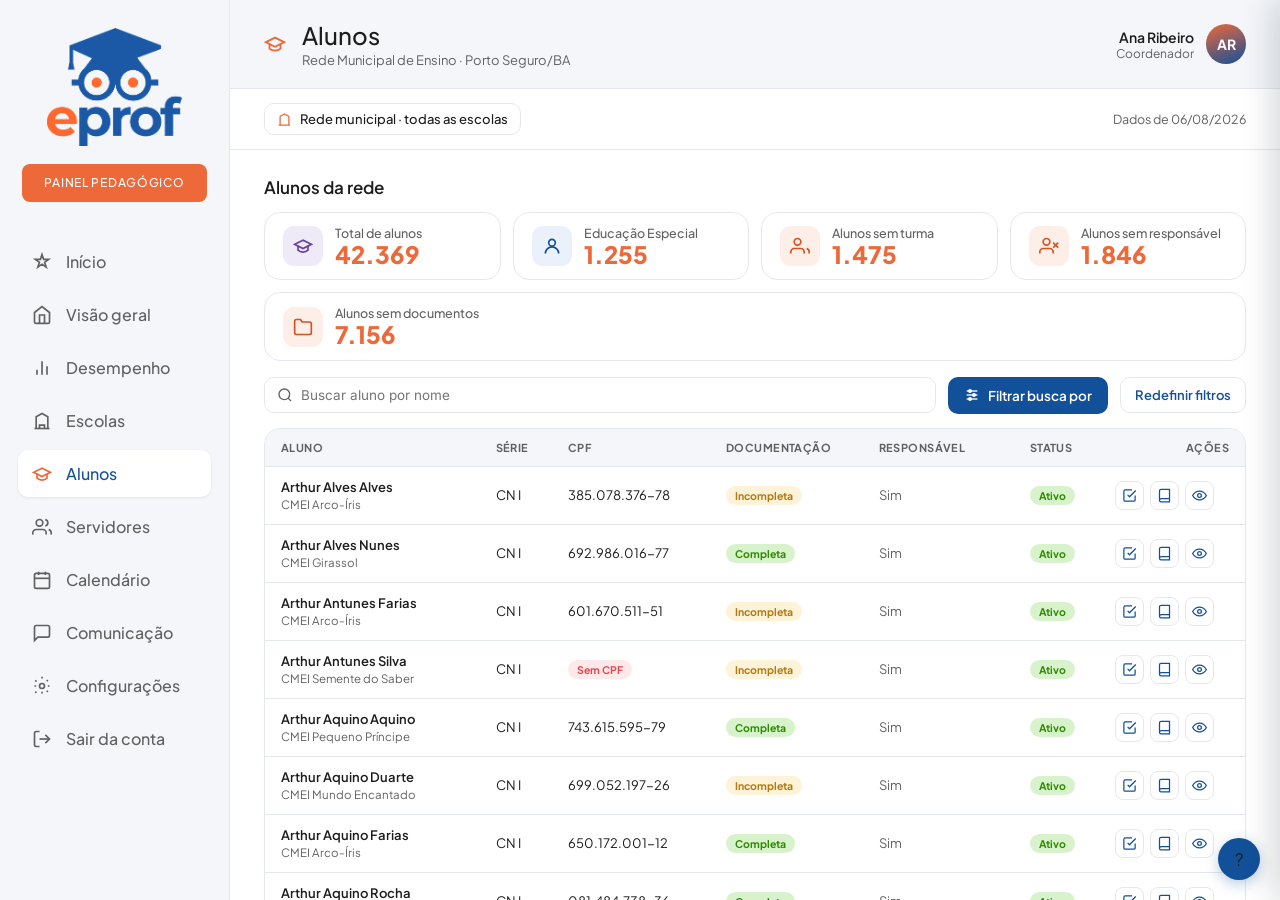
==== alunos.html @ 7f6738d7 "Notas: filtro de bimestre (1º a 4º) com notas próprias por bimestre Co-Authored-By: Claude Opus 4.8 " ====
<!DOCTYPE html>
<html lang="pt-BR">
<head>
  <meta charset="UTF-8" />
  <meta name="viewport" content="width=device-width, initial-scale=1.0" />
  <title>Painel Pedagógico — Alunos</title>
  <style>
    * { box-sizing: border-box; margin: 0; padding: 0; }
    body { font-family: 'Segoe UI', Arial, sans-serif; background: #f5f6fa; display: flex; height: 100vh; overflow: hidden; font-size: 13px; color: #333; }
    .sidebar { display: flex; flex-direction: column; }
    .sidebar-logo { display: flex; align-items: center; gap: 8px; }
    .logo-img { width: 104px; height: auto; display: block; }
    .nav { flex: 1 1 auto; }
    .nav-item { display: flex; align-items: center; gap: 10px; cursor: pointer; transition: background .15s; text-decoration: none; }
    .nav-item svg { width: 16px; height: 16px; flex-shrink: 0; }
    .logout { display: flex; align-items: center; gap: 8px; cursor: pointer; }
    .logout svg { width: 16px; height: 16px; }
    .main { flex: 1; display: flex; flex-direction: column; overflow: hidden; }
    .topbar { display: flex; align-items: center; justify-content: space-between; }
    .topbar-left { display: flex; align-items: center; gap: 10px; }
    .topbar-right { display: flex; align-items: center; gap: 10px; }
    .avatar { width: 36px; height: 36px; border-radius: 50%; display: flex; align-items: center; justify-content: center; color: #fff; font-weight: 700; font-size: 12px; }
    .user-info { text-align: right; }
    .cal-header { display: flex; align-items: center; justify-content: space-between; gap: 16px; flex-wrap: wrap; }
    .ctx-pill { display: inline-flex; align-items: center; gap: 8px; background: var(--branco); border: 1px solid var(--borda); border-radius: 10px; padding: 7px 12px; font-family: var(--font-display); font-size: 13px; font-weight: 500; color: var(--texto); }
    .ctx-pill svg { width: 15px; height: 15px; color: var(--laranja); }
    .stamp { font-size: 12.5px; color: var(--texto-suave); }
    .view-wrap { flex: 1; overflow-y: auto; overflow-x: hidden; background: var(--branco); }
    .content { padding: 26px 34px 40px; }
    .section-title { font-family: var(--font-display); font-weight: 600; font-size: 17px; color: var(--texto); }
    .section-hint { font-size: 12.5px; color: var(--texto-suave); font-weight: 400; }

    /* Quantitativos */
    .al-kpis { display: flex; gap: 12px; flex-wrap: wrap; margin: 2px 0 16px; }
    .al-kpi { display: flex; align-items: center; gap: 12px; background: var(--branco); border: 1px solid var(--borda); border-radius: var(--raio); padding: 12px 18px; min-width: 200px; flex: 1; cursor: pointer; transition: border-color .15s, box-shadow .15s; }
    .al-kpi:hover { border-color: var(--azul); box-shadow: 0 4px 14px rgba(18,80,154,.12); }
    .al-kpi-ic { width: 40px; height: 40px; border-radius: 11px; display: flex; align-items: center; justify-content: center; flex-shrink: 0; }
    .al-kpi-ic svg { width: 20px; height: 20px; }
    .al-kpi-lbl { font-family: var(--font-display); font-size: 12.5px; font-weight: 500; color: var(--texto-suave); }
    .al-kpi-val { font-family: var(--font-display); font-weight: 800; font-size: 24px; color: var(--laranja); line-height: 1.1; }

    /* Botão que abre o painel de filtros */
    .flt-toggle { display: inline-flex; align-items: center; gap: 8px; background: var(--azul); color: #fff; border: none; border-radius: 10px; padding: 10px 16px; font-family: var(--font-display); font-size: 13.5px; font-weight: 600; cursor: pointer; white-space: nowrap; }
    .flt-toggle:hover { background: var(--azul-escuro); }
    .flt-toggle.on { background: var(--azul-escuro); box-shadow: inset 0 0 0 2px rgba(255,255,255,.25); }
    .flt-toggle svg { width: 16px; height: 16px; }
    .flt-count { background: #fff; color: var(--azul); border-radius: 20px; font-size: 11px; font-weight: 800; padding: 1px 7px; line-height: 1.5; }
    .flt-count[hidden] { display: none; }

    /* Painel flutuante de filtros (altura pelo conteúdo, não ocupa a tela toda) */
    .flt-panel { position: absolute; right: 0; top: calc(100% + 8px); width: 440px; max-width: 94vw; background: var(--branco); border: 1px solid var(--borda); border-radius: var(--raio); box-shadow: 0 20px 50px rgba(15,23,32,.22); z-index: 50; display: flex; flex-direction: column; max-height: 74vh; }
    .flt-panel[hidden] { display: none; }
    .flt-panel-head { display: flex; align-items: center; justify-content: space-between; padding: 15px 18px; border-bottom: 1px solid var(--borda); }
    .flt-panel-title { display: flex; align-items: center; gap: 9px; font-family: var(--font-display); font-weight: 700; font-size: 15px; color: var(--texto); }
    .flt-panel-title svg { width: 18px; height: 18px; color: var(--laranja); }
    .flt-x { border: none; background: none; cursor: pointer; color: var(--texto-suave); padding: 4px; display: flex; }
    .flt-x svg { width: 18px; height: 18px; }
    .flt-x:hover { color: var(--texto); }
    .flt-panel-body { padding: 16px 18px; overflow-y: auto; display: flex; flex-direction: column; gap: 10px; }
    .flt { display: grid; grid-template-columns: 150px 1fr; gap: 10px; align-items: center; }
    @media (max-width: 480px){ .flt { grid-template-columns: 1fr; gap: 5px; } }
    .flt-lbl { display: flex; align-items: center; gap: 8px; font-family: var(--font-display); font-size: 13px; font-weight: 700; color: var(--laranja-escuro); border: 1px solid var(--laranja); border-radius: 12px; padding: 10px 12px; background: var(--branco); }
    .flt-lbl svg { width: 15px; height: 15px; flex-shrink: 0; }
    .flt select { width: 100%; border: 1px solid var(--borda); border-radius: 12px; padding: 10px 12px; font-family: var(--font-body); font-size: 13px; color: var(--texto); background: var(--branco); outline: none; cursor: pointer; }
    .flt select:focus { border-color: var(--azul); box-shadow: 0 0 0 3px rgba(18,80,154,.10); }
    .flt-panel-foot { display: flex; gap: 10px; padding: 14px 18px; border-top: 1px solid var(--borda); background: var(--bg); }
    .btn-fechar { flex: 1; background: var(--azul); color: #fff; border: none; border-radius: 10px; padding: 11px; font-family: var(--font-display); font-weight: 600; font-size: 14px; cursor: pointer; }
    .btn-fechar:hover { background: var(--azul-escuro); }
    .btn-redef2 { flex: 1; background: var(--branco); color: var(--texto); border: 1px solid var(--borda); border-radius: 10px; padding: 11px; font-family: var(--font-display); font-weight: 600; font-size: 14px; cursor: pointer; }
    .btn-redef2:hover { border-color: var(--azul); color: var(--azul); }

    .al-toolbar { display: flex; align-items: center; gap: 12px; margin-bottom: 14px; flex-wrap: wrap; }
    .search { display: inline-flex; align-items: center; gap: 8px; border: 1px solid var(--borda); border-radius: 10px; padding: 9px 12px; background: var(--branco); flex: 1; min-width: 240px; }
    .search svg { width: 16px; height: 16px; color: var(--texto-suave); flex-shrink: 0; }
    .search input { border: none; outline: none; font-family: var(--font-body); font-size: 13.5px; color: var(--texto); width: 100%; background: transparent; }
    .btn-redef { border: 1px solid var(--borda); background: var(--branco); border-radius: 10px; padding: 9px 14px; font-family: var(--font-display); font-size: 13px; font-weight: 600; color: var(--azul); cursor: pointer; }
    .btn-redef:hover { border-color: var(--azul); background: var(--azul-claro); }

    .tbl-wrap { border: 1px solid var(--borda); border-radius: var(--raio); overflow: hidden; }
    table.tbl { width: 100%; border-collapse: collapse; }
    .tbl thead th { text-align: left; font-family: var(--font-display); font-size: 11px; font-weight: 700; text-transform: uppercase; letter-spacing: .04em; color: var(--texto-suave); background: var(--bg); padding: 12px 16px; border-bottom: 1px solid var(--borda); white-space: nowrap; }
    .tbl tbody td { padding: 12px 16px; border-bottom: 1px solid var(--borda); font-size: 13px; color: var(--texto); vertical-align: middle; }
    .tbl tbody tr:last-child td { border-bottom: none; }
    .tbl tbody tr:hover { background: #FAFBFD; }
    .al-nome { font-family: var(--font-display); font-weight: 600; color: var(--texto); }
    .al-esc { font-size: 11.5px; color: var(--texto-suave); margin-top: 2px; }
    .muted { color: var(--texto-suave); }
    .tag { display: inline-block; font-family: var(--font-display); font-size: 10.5px; font-weight: 700; border-radius: 20px; padding: 3px 9px; white-space: nowrap; }
    .t-ativo { background: var(--verde-bg); color: #2E8B00; }
    .t-transf { background: var(--azul-claro); color: var(--azul-escuro); }
    .t-evad { background: #FDE9E9; color: var(--vermelho); }
    .t-reman { background: #FDF3D9; color: var(--ambar-escuro); }
    .t-comp { background: var(--verde-bg); color: #2E8B00; }
    .t-incomp { background: #FDF3D9; color: var(--ambar-escuro); }
    .t-no { background: #FDE9E9; color: var(--vermelho); }
    .t-yes { background: var(--verde-bg); color: #2E8B00; }

    .pager { display: flex; align-items: center; justify-content: space-between; gap: 12px; margin-top: 14px; flex-wrap: wrap; }
    .pager-info { font-size: 12.5px; color: var(--texto-suave); }
    .pager-ctrls { display: flex; align-items: center; gap: 8px; }
    .pg-btn { border: 1px solid var(--borda); background: var(--branco); border-radius: 8px; padding: 7px 12px; font-family: var(--font-display); font-size: 13px; font-weight: 600; color: var(--texto); cursor: pointer; display: inline-flex; align-items: center; gap: 6px; }
    .pg-btn:hover:not(:disabled) { border-color: var(--azul); color: var(--azul); }
    .pg-btn:disabled { opacity: .45; cursor: default; }
    .pg-btn svg { width: 14px; height: 14px; }
    .pg-pos { font-family: var(--font-display); font-size: 13px; font-weight: 600; color: var(--texto); }
    .empty { text-align: center; color: var(--texto-suave); padding: 40px; }

    .help-btn { position: fixed; bottom: 20px; right: 20px; width: 36px; height: 36px; border-radius: 50%; display: flex; align-items: center; justify-content: center; cursor: pointer; }
    ::-webkit-scrollbar { width: 8px; height: 8px; }
  </style>
  <link rel="stylesheet" href="theme.css" />
</head>
<body>

<aside class="sidebar">
  <div class="sidebar-logo">
    <img src="logo.png" alt="Rede Municipal" class="logo-img" />
    <span class="portal-tag">Painel Pedagógico</span>
  </div>
  <nav class="nav">
    <a href="inicio2.html" class="nav-item"><svg viewBox="0 0 24 24" fill="none" stroke="currentColor" stroke-width="2"><path d="M12 3l1.9 5.8H20l-4.9 3.6 1.9 5.8L12 14.6 7 18.2l1.9-5.8L4 8.8h6.1z"/></svg> Início</a>
    <a href="index.html" class="nav-item"><svg viewBox="0 0 24 24" fill="none" stroke="currentColor" stroke-width="2"><path d="M3 9l9-7 9 7v11a2 2 0 01-2 2H5a2 2 0 01-2-2z"/><polyline points="9 22 9 12 15 12 15 22"/></svg> Visão geral</a>
    <a href="indices.html" class="nav-item"><svg viewBox="0 0 24 24" fill="none" stroke="currentColor" stroke-width="2"><line x1="18" y1="20" x2="18" y2="10"/><line x1="12" y1="20" x2="12" y2="4"/><line x1="6" y1="20" x2="6" y2="14"/></svg> Desempenho</a>
    <a href="turmas.html" class="nav-item"><svg viewBox="0 0 24 24" fill="none" stroke="currentColor" stroke-width="2"><path d="M3 21h18"/><path d="M5 21V7l7-4 7 4v14"/><path d="M9 21v-4h6v4"/><path d="M9 10h.01M15 10h.01"/></svg> Escolas</a>
    <a href="alunos.html" class="nav-item active"><svg viewBox="0 0 24 24" fill="none" stroke="currentColor" stroke-width="2"><path d="M22 10L12 5 2 10l10 5 10-5z"/><path d="M6 12v5c3 3 9 3 12 0v-5"/></svg> Alunos</a>
    <a href="horario.html" class="nav-item"><svg viewBox="0 0 24 24" fill="none" stroke="currentColor" stroke-width="2"><path d="M17 21v-2a4 4 0 00-4-4H5a4 4 0 00-4 4v2"/><circle cx="9" cy="7" r="4"/><path d="M23 21v-2a4 4 0 00-3-3.87"/><path d="M16 3.13a4 4 0 010 7.75"/></svg> Servidores</a>
    <a href="calendario.html" class="nav-item"><svg viewBox="0 0 24 24" fill="none" stroke="currentColor" stroke-width="2"><rect x="3" y="4" width="18" height="18" rx="2"/><line x1="16" y1="2" x2="16" y2="6"/><line x1="8" y1="2" x2="8" y2="6"/><line x1="3" y1="10" x2="21" y2="10"/></svg> Calendário</a>
    <a href="comunicacao.html" class="nav-item"><svg viewBox="0 0 24 24" fill="none" stroke="currentColor" stroke-width="2"><path d="M21 15a2 2 0 01-2 2H7l-4 4V5a2 2 0 012-2h14a2 2 0 012 2z"/></svg> Comunicação</a>
    <div class="nav-item"><svg viewBox="0 0 24 24" fill="none" stroke="currentColor" stroke-width="2"><circle cx="12" cy="12" r="3"/><path d="M19.07 4.93l-1.41 1.41M5.34 5.34L3.93 6.75M21 12h-2M5 12H3M19.07 19.07l-1.41-1.41M5.34 18.66l-1.41 1.41M12 19v2M12 3V1"/></svg> Configurações</div>
  </nav>
  <div class="sidebar-bottom">
    <div class="logout"><svg viewBox="0 0 24 24" fill="none" stroke="currentColor" stroke-width="2"><path d="M9 21H5a2 2 0 01-2-2V5a2 2 0 012-2h4"/><polyline points="16 17 21 12 16 7"/><line x1="21" y1="12" x2="9" y2="12"/></svg> Sair da conta</div>
  </div>
</aside>

<div class="main">
  <div class="topbar">
    <div class="topbar-left">
      <svg class="page-icon" width="22" height="22" viewBox="0 0 24 24" fill="none" stroke="#f26522" stroke-width="2"><path d="M22 10L12 5 2 10l10 5 10-5z"/><path d="M6 12v5c3 3 9 3 12 0v-5"/></svg>
      <div><div class="topbar-title">Alunos</div><div class="topbar-sub">Rede Municipal de Ensino · Porto Seguro/BA</div></div>
    </div>
    <div class="topbar-right">
      <div class="user-info"><div class="user-name">Ana Ribeiro</div><div class="user-role">Secretaria de Educação</div></div>
      <div class="avatar">AR</div>
    </div>
  </div>

  <div class="cal-header">
    <span class="ctx-pill"><svg viewBox="0 0 24 24" fill="none" stroke="currentColor" stroke-width="2"><path d="M3 21h18"/><path d="M5 21V7l7-4 7 4v14"/></svg> <span class="js-escopo">Rede municipal · todas as escolas</span></span>
    <span class="stamp">Dados de 06/08/2026</span>
  </div>

  <div class="view-wrap">
    <div class="content">
      <div class="section-title" style="margin-bottom:14px;">Alunos da rede</div>

      <div class="al-kpis">
        <div class="al-kpi" onclick="quick('total')"><div class="al-kpi-ic" style="background:#EFEAF7;color:#6B3FA0;"><svg viewBox="0 0 24 24" fill="none" stroke="currentColor" stroke-width="2"><path d="M22 10L12 5 2 10l10 5 10-5z"/><path d="M6 12v5c3 3 9 3 12 0v-5"/></svg></div><div><div class="al-kpi-lbl">Total de alunos</div><div class="al-kpi-val" id="kTotalAl">—</div></div></div>
        <div class="al-kpi" onclick="quick('ee')"><div class="al-kpi-ic" style="background:var(--azul-claro);color:var(--azul);"><svg viewBox="0 0 24 24" fill="none" stroke="currentColor" stroke-width="2"><circle cx="12" cy="8" r="4"/><path d="M4 21a8 8 0 0116 0"/></svg></div><div><div class="al-kpi-lbl">Educação Especial</div><div class="al-kpi-val" id="kEE">—</div></div></div>
        <div class="al-kpi" onclick="quick('semTurma')"><div class="al-kpi-ic" style="background:var(--laranja-bg);color:var(--laranja-escuro);"><svg viewBox="0 0 24 24" fill="none" stroke="currentColor" stroke-width="2"><path d="M17 21v-2a4 4 0 00-4-4H5a4 4 0 00-4 4v2"/><circle cx="9" cy="7" r="4"/><path d="M23 21v-2a4 4 0 00-3-3.87"/></svg></div><div><div class="al-kpi-lbl">Alunos sem turma</div><div class="al-kpi-val" id="kSemTurma">—</div></div></div>
        <div class="al-kpi" onclick="quick('semResp')"><div class="al-kpi-ic" style="background:var(--laranja-bg);color:var(--laranja-escuro);"><svg viewBox="0 0 24 24" fill="none" stroke="currentColor" stroke-width="2"><path d="M17 21v-2a4 4 0 00-4-4H5a4 4 0 00-4 4v2"/><circle cx="9" cy="7" r="4"/><line x1="17" y1="8" x2="23" y2="14"/><line x1="23" y1="8" x2="17" y2="14"/></svg></div><div><div class="al-kpi-lbl">Alunos sem responsável</div><div class="al-kpi-val" id="kSemResp">—</div></div></div>
        <div class="al-kpi" onclick="quick('semDoc')"><div class="al-kpi-ic" style="background:var(--laranja-bg);color:var(--laranja-escuro);"><svg viewBox="0 0 24 24" fill="none" stroke="currentColor" stroke-width="2"><path d="M22 19a2 2 0 01-2 2H4a2 2 0 01-2-2V5a2 2 0 012-2h5l2 3h9a2 2 0 012 2z"/></svg></div><div><div class="al-kpi-lbl">Alunos sem documentos</div><div class="al-kpi-val" id="kSemDoc">—</div></div></div>
      </div>

      <div class="al-toolbar" style="position:relative;">
        <label class="search"><svg viewBox="0 0 24 24" fill="none" stroke="currentColor" stroke-width="2"><circle cx="11" cy="11" r="8"/><line x1="21" y1="21" x2="16.65" y2="16.65"/></svg>
          <input type="text" id="busca" placeholder="Buscar aluno por nome" oninput="aplicar()" autocomplete="off" /></label>
        <button class="flt-toggle" id="fltToggle" onclick="toggleFiltros()"><svg viewBox="0 0 24 24" fill="none" stroke="currentColor" stroke-width="2"><line x1="4" y1="6" x2="20" y2="6"/><line x1="4" y1="12" x2="20" y2="12"/><line x1="4" y1="18" x2="20" y2="18"/><circle cx="9" cy="6" r="2" fill="currentColor"/><circle cx="15" cy="12" r="2" fill="currentColor"/><circle cx="9" cy="18" r="2" fill="currentColor"/></svg> Filtrar busca por <span class="flt-count" id="fltCount" hidden></span></button>
        <button class="btn-redef" onclick="redefinir()">Redefinir filtros</button>

        <div class="flt-panel" id="fltPanel" hidden>
          <div class="flt-panel-head">
            <span class="flt-panel-title"><svg viewBox="0 0 24 24" fill="none" stroke="currentColor" stroke-width="2"><line x1="4" y1="6" x2="20" y2="6"/><line x1="4" y1="12" x2="20" y2="12"/><line x1="4" y1="18" x2="20" y2="18"/><circle cx="9" cy="6" r="2" fill="currentColor"/><circle cx="15" cy="12" r="2" fill="currentColor"/><circle cx="9" cy="18" r="2" fill="currentColor"/></svg> Filtrar busca por</span>
            <button class="flt-x" onclick="toggleFiltros()" aria-label="Fechar"><svg viewBox="0 0 24 24" fill="none" stroke="currentColor" stroke-width="2"><line x1="18" y1="6" x2="6" y2="18"/><line x1="6" y1="6" x2="18" y2="18"/></svg></button>
          </div>
          <div class="flt-panel-body" id="fltGrid"></div>
          <div class="flt-panel-foot">
            <button class="btn-fechar" onclick="toggleFiltros()">Fechar</button>
            <button class="btn-redef2" onclick="redefinir()">Redefinir</button>
          </div>
        </div>
      </div>

      <div class="tbl-wrap">
        <table class="tbl">
          <thead><tr>
            <th>Aluno</th><th>Série</th><th>CPF</th><th>Documentação</th><th>Responsável</th><th>Status</th><th style="text-align:right">Ações</th>
          </tr></thead>
          <tbody id="alBody"></tbody>
        </table>
      </div>

      <div class="pager">
        <span class="pager-info" id="pagerInfo"></span>
        <div class="pager-ctrls">
          <button class="pg-btn" id="btnPrev" onclick="irPagina(-1)"><svg viewBox="0 0 24 24" fill="none" stroke="currentColor" stroke-width="2"><polyline points="15 18 9 12 15 6"/></svg> Anterior</button>
          <span class="pg-pos" id="pgPos"></span>
          <button class="pg-btn" id="btnNext" onclick="irPagina(1)">Próxima <svg viewBox="0 0 24 24" fill="none" stroke="currentColor" stroke-width="2"><polyline points="9 18 15 12 9 6"/></svg></button>
        </div>
      </div>
    </div>
  </div>
</div>

<div class="help-btn">?</div>

<script src="perfil.js"></script>
<script>
const fmt = n => (n==null ? '—' : n.toLocaleString('pt-BR'));
const svgP = (p,c=14) => `<svg viewBox="0 0 24 24" width="${c}" height="${c}" fill="none" stroke="currentColor" stroke-width="2">${p}</svg>`;
function seedFrom(str){ let h=0; for(let i=0;i<str.length;i++) h=(h*31+str.charCodeAt(i))>>>0; return h; }
function gerarCPF(h){ let x=h>>>0; const dig=()=>{ x=(x*1103515245+12345)>>>0; return Math.floor((x/65536)%10); }; const n=Array.from({length:11},dig); return `${n.slice(0,3).join('')}.${n.slice(3,6).join('')}.${n.slice(6,9).join('')}-${n.slice(9).join('')}`; }

const NOMES_AL = ['Lucas','Mariana','Pedro','Beatriz','Gabriel','Letícia','Rafael','Júlia','Enzo','Sofia','Matheus','Helena','Davi','Valentina','Miguel','Laura','Arthur','Alice','Théo','Cecília','Heitor','Isabela','Gustavo','Lorena','Bernardo','Manuela','Nicolas','Lívia','Samuel','Yasmin'];
const SOBR_AL = ['Silva','Souza','Oliveira','Santos','Rocha','Fontes','Melo','Prado','Nunes','Alves','Farias','Menezes','Ribeiro','Gomes','Antunes','Castro','Duarte','Teles','Aquino','Andrade'];

/* ---- Geração de todos os alunos da rede (no escopo do perfil) ---- */
const REDE_ESC = (window.escolasEmEscopo ? escolasEmEscopo() : (window.REDE || []));
const ALUNOS = [];
(function(){
  const sIni = ['1º ano','2º ano','3º ano','4º ano','5º ano'];
  const sFin = ['6º ano','7º ano','8º ano','9º ano'];
  const sInf = ['CN I','CN II','Pré I','Pré II'];
  REDE_ESC.forEach(e=>{
    const cmei = e.cmei || /^CMEI/.test(e.nome) || /Creche/.test(e.etapas||'');
    const temFin = /Anos finais/.test(e.etapas||'');
    const temEJA = /EJA/.test(e.etapas||'');
    const turnos = cmei ? ['Integral'] : (temEJA ? ['Matutino','Vespertino','Noturno'] : ['Matutino','Vespertino']);
    const n = e.matriculas || e.alunos || 0;
    for(let i=0;i<n;i++){
      const h = seedFrom(e.inep+'al'+i);
      const nome = NOMES_AL[h % NOMES_AL.length] + ' ' + SOBR_AL[Math.floor(h/31) % SOBR_AL.length] + ' ' + SOBR_AL[Math.floor(h/907) % SOBR_AL.length];
      let serie, nivel;
      if(cmei){ serie = sInf[h % sInf.length]; nivel = 'Educação Infantil'; }
      else if(temEJA && h % 11 === 0){ serie = 'EJA'; nivel = 'EJA'; }
      else { const pool = temFin ? sIni.concat(sFin) : sIni; serie = pool[h % pool.length]; nivel = parseInt(serie) <= 5 ? 'Anos iniciais' : 'Anos finais'; }
      const turno = turnos[h % turnos.length];
      const semCpf = (h % 17 === 0);
      const semResp = (h % 23 === 0);
      const semTurma = (h % 29 === 0);
      const doc = (semCpf || semResp || h % 13 === 0) ? 'Incompleta' : 'Completa';
      const m = h % 40; const status = m === 0 ? 'Transferido' : m === 1 ? 'Evadido' : m === 2 ? 'Remanejado' : 'Ativo';
      const ee = (h % 33 === 0);
      ALUNOS.push({ nome, cpf: semCpf ? null : gerarCPF(h), escola: e.nome, nivel, serie, turno, status, doc, enturmado: !semTurma, resp: !semResp, ee });
    }
  });
})();

/* Ordena os alunos por série, da Educação Infantil (CN I) até o 9º ano */
const SERIE_ORDEM = ['CN I','CN II','Pré I','Pré II','1º ano','2º ano','3º ano','4º ano','5º ano','6º ano','7º ano','8º ano','9º ano','EJA'];
const serieRank = s => { const i = SERIE_ORDEM.indexOf(s); return i < 0 ? 999 : i; };
ALUNOS.sort((a,b)=> serieRank(a.serie) - serieRank(b.serie) || a.nome.localeCompare(b.nome));
ALUNOS.forEach((a,i)=>{ a._i = i; });
window.ALUNOS = ALUNOS;

/* ---- Filtros ---- */
const FILTROS = [
  { id:'nivel',  label:'Nível de ensino', campo:'nivel',  icon:'<path d="M22 10L12 5 2 10l10 5 10-5z"/><path d="M6 12v5c3 3 9 3 12 0v-5"/>',
    opts:['Educação Infantil','Anos iniciais','Anos finais','EJA'] },
  { id:'serie',  label:'Série ou ano', campo:'serie', icon:'<circle cx="12" cy="8" r="5"/><path d="M20 21a8 8 0 00-16 0"/>',
    opts:['CN I','CN II','Pré I','Pré II','1º ano','2º ano','3º ano','4º ano','5º ano','6º ano','7º ano','8º ano','9º ano','EJA'] },
  { id:'turno',  label:'Turno', campo:'turno', icon:'<circle cx="12" cy="12" r="5"/><line x1="12" y1="1" x2="12" y2="3"/><line x1="12" y1="21" x2="12" y2="23"/><line x1="4" y1="12" x2="2" y2="12"/><line x1="22" y1="12" x2="20" y2="12"/>',
    opts:['Matutino','Vespertino','Noturno','Integral'] },
  { id:'doc',    label:'Documentação', campo:'doc', icon:'<path d="M14 2H6a2 2 0 00-2 2v16a2 2 0 002 2h12a2 2 0 002-2V8z"/><polyline points="14 2 14 8 20 8"/>',
    opts:['Completa','Incompleta'] },
  { id:'status', label:'Status', campo:'status', icon:'<circle cx="12" cy="12" r="9" stroke-dasharray="4 3"/>',
    opts:['Ativo','Transferido','Evadido','Remanejado'] },
  { id:'entur',  label:'Enturmação', campo:'_entur', icon:'<path d="M17 21v-2a4 4 0 00-4-4H5a4 4 0 00-4 4v2"/><circle cx="9" cy="7" r="4"/><path d="M23 21v-2a4 4 0 00-3-3.87"/>',
    opts:['Enturmado','Sem turma'] },
  { id:'cpf',    label:'CPF', campo:'_cpf', icon:'<rect x="2" y="5" width="20" height="14" rx="2"/><line x1="2" y1="10" x2="22" y2="10"/>',
    opts:['Com CPF','Sem CPF'] },
  { id:'resp',   label:'Responsável', campo:'_resp', icon:'<path d="M17 21v-2a4 4 0 00-4-4H5a4 4 0 00-4 4v2"/><circle cx="9" cy="7" r="4"/><path d="M19 8v6M22 11h-6"/>',
    opts:['Com responsável','Sem responsável'] },
  { id:'ee',     label:'Educação Especial', campo:'_ee', icon:'<circle cx="12" cy="8" r="4"/><path d="M4 21a8 8 0 0116 0"/>',
    opts:['Sim','Não'] },
];
document.getElementById('fltGrid').innerHTML = FILTROS.map(f=>`
  <div class="flt">
    <span class="flt-lbl">${svgP(f.icon,15)} ${f.label}</span>
    <select id="f_${f.id}" onchange="${f.id==='nivel'?'onNivelChange()':'aplicar()'}">
      <option value="">Selecione uma opção</option>
      ${f.opts.map(o=>`<option>${o}</option>`).join('')}
    </select>
  </div>`).join('');

// "Série ou ano" depende do "Nível de ensino" selecionado
const SERIES_POR_NIVEL = {
  'Educação Infantil': ['CN I','CN II','Pré I','Pré II'],
  'Anos iniciais': ['1º ano','2º ano','3º ano','4º ano','5º ano'],
  'Anos finais': ['6º ano','7º ano','8º ano','9º ano'],
  'EJA': ['EJA'],
};
const TODAS_SERIES = (FILTROS.find(f=>f.id==='serie')||{}).opts || [];
function onNivelChange(){
  const niv = document.getElementById('f_nivel').value;
  const sel = document.getElementById('f_serie');
  const opts = niv ? (SERIES_POR_NIVEL[niv] || []) : TODAS_SERIES;
  sel.innerHTML = '<option value="">Selecione uma opção</option>' + opts.map(o=>`<option>${o}</option>`).join('');
  sel.value = '';
  aplicar();
}

const POR_PAGINA = 50;
let filtrados = ALUNOS.slice();
let pagina = 1;

function casa(a){
  const v = id => (document.getElementById('f_'+id)||{}).value || '';
  if(v('nivel') && a.nivel !== v('nivel')) return false;
  if(v('serie') && a.serie !== v('serie')) return false;
  if(v('turno') && a.turno !== v('turno')) return false;
  if(v('doc') && a.doc !== v('doc')) return false;
  if(v('status') && a.status !== v('status')) return false;
  if(v('entur')){ const e = a.enturmado ? 'Enturmado' : 'Sem turma'; if(e !== v('entur')) return false; }
  if(v('cpf')){ const c = a.cpf ? 'Com CPF' : 'Sem CPF'; if(c !== v('cpf')) return false; }
  if(v('resp')){ const r = a.resp ? 'Com responsável' : 'Sem responsável'; if(r !== v('resp')) return false; }
  if(v('ee')){ const x = a.ee ? 'Sim' : 'Não'; if(x !== v('ee')) return false; }
  const q = (document.getElementById('busca').value||'').toLowerCase().trim();
  if(q && !a.nome.toLowerCase().includes(q)) return false;
  return true;
}
document.getElementById('kTotalAl').textContent = fmt(ALUNOS.length);
document.getElementById('kEE').textContent = fmt(ALUNOS.filter(a=>a.ee).length);
document.getElementById('kSemTurma').textContent = fmt(ALUNOS.filter(a=>!a.enturmado).length);
document.getElementById('kSemResp').textContent = fmt(ALUNOS.filter(a=>!a.resp).length);
document.getElementById('kSemDoc').textContent = fmt(ALUNOS.filter(a=>a.doc==='Incompleta').length);

let filtrosAbertos = false;
function setFiltros(v){ filtrosAbertos = v; document.getElementById('fltPanel').hidden = !v; document.getElementById('fltToggle').classList.toggle('on', v); }
function toggleFiltros(){ setFiltros(!filtrosAbertos); }
// Clique num quantitativo aplica o filtro correspondente (e abre a barra de filtros)
function quick(t){
  FILTROS.forEach(f=>{ document.getElementById('f_'+f.id).value=''; });
  document.getElementById('busca').value='';
  const map = { ee:['ee','Sim'], semTurma:['entur','Sem turma'], semCpf:['cpf','Sem CPF'], semResp:['resp','Sem responsável'], semDoc:['doc','Incompleta'] };
  if(map[t]){ document.getElementById('f_'+map[t][0]).value = map[t][1]; setFiltros(true); }
  aplicar();
}
function atualizarContador(){
  const n = FILTROS.filter(f=> (document.getElementById('f_'+f.id)||{}).value).length;
  const b = document.getElementById('fltCount');
  if(n){ b.textContent = n; b.hidden = false; } else { b.hidden = true; }
}
function aplicar(){ filtrados = ALUNOS.filter(casa); pagina = 1; atualizarContador(); render(); }
function redefinir(){ FILTROS.forEach(f=> document.getElementById('f_'+f.id).value=''); document.getElementById('busca').value=''; aplicar(); }
function irPagina(d){ const max = Math.max(1, Math.ceil(filtrados.length/POR_PAGINA)); pagina = Math.min(max, Math.max(1, pagina+d)); render(); }

function tagStatus(s){ const c = s==='Ativo'?'t-ativo':s==='Transferido'?'t-transf':s==='Evadido'?'t-evad':'t-reman'; return `<span class="tag ${c}">${s}</span>`; }
function render(){
  const total = filtrados.length;
  const max = Math.max(1, Math.ceil(total/POR_PAGINA));
  if(pagina>max) pagina = max;
  const ini = (pagina-1)*POR_PAGINA;
  const slice = filtrados.slice(ini, ini+POR_PAGINA);
  document.getElementById('alBody').innerHTML = slice.map(a=>`
    <tr>
      <td><div class="al-nome">${a.nome}</div><div class="al-esc">${a.escola}</div></td>
      <td>${a.serie}</td>
      <td>${a.cpf ? a.cpf : '<span class="tag t-no">Sem CPF</span>'}</td>
      <td><span class="tag ${a.doc==='Completa'?'t-comp':'t-incomp'}">${a.doc}</span></td>
      <td>${a.resp ? '<span class="muted">Sim</span>' : '<span class="tag t-no">Sem responsável</span>'}</td>
      <td>${tagStatus(a.status)}</td>
      <td><span class="al-acts"><button class="al-act" onclick="abrirMatricula(${a._i})" title="Ficha de matrícula" aria-label="Matrícula">${svgP('<path d="M9 11l3 3L22 4"/><path d="M21 12v7a2 2 0 01-2 2H5a2 2 0 01-2-2V5a2 2 0 012-2h11"/>',15)}</button><button class="al-act" onclick="abrirAluno(${a._i},'notas')" title="Notas" aria-label="Notas">${svgP('<path d="M4 19.5A2.5 2.5 0 016.5 17H20"/><path d="M6.5 2H20v20H6.5A2.5 2.5 0 014 19.5v-15A2.5 2.5 0 016.5 2z"/>',15)}</button><button class="al-act" onclick="abrirAluno(${a._i},'freq')" title="Frequência" aria-label="Frequência">${svgP('<path d="M1 12s4-7 11-7 11 7 11 7-4 7-11 7-11-7-11-7z"/><circle cx="12" cy="12" r="3"/>',15)}</button></span></td>
    </tr>`).join('') || `<tr><td colspan="7" class="empty">Nenhum aluno encontrado com os filtros atuais.</td></tr>`;
  document.getElementById('pagerInfo').textContent = total ? `Mostrando ${fmt(ini+1)}–${fmt(Math.min(ini+POR_PAGINA,total))} de ${fmt(total)}` : '';
  document.getElementById('pgPos').textContent = `${pagina} / ${max}`;
  document.getElementById('btnPrev').disabled = pagina<=1;
  document.getElementById('btnNext').disabled = pagina>=max;
}
render();

/* ---- perfil do aluno (drawer) ---- */
const _ini = n => n.split(/\s+/).filter(Boolean).slice(0,2).map(p=>p[0]).join('').toUpperCase();
const _AL_COR = { presenca:'#3DC200', parcial:'#F0B429', falta:'#E24A3A', sem:'#CBD2DB' };
function _alunoFreq(seed, m){
  const sf = s => { let h=0; for(let i=0;i<s.length;i++) h=(h*31+s.charCodeAt(i))>>>0; return h; };
  const dim = new Date(2026, m+1, 0).getDate(); const dias = []; let pres=0, letiv=0;
  for(let d=1; d<=dim; d++){ const dt=new Date(2026,m,d), w=dt.getDay(); const letivo = w>=1 && w<=5 && m>=2 && m<=9; let st='sem';
    if(letivo){ letiv++; const r = sf(seed+'fd'+m+'_'+d)%14; st = r===0 ? 'falta' : r===1 ? 'parcial' : 'presenca'; pres += st==='presenca'?1:(st==='parcial'?0.5:0); }
    dias.push({ d, st });
  }
  return { dias, med: letiv ? Math.round(pres/letiv*1000)/10 : 0 };
}
function _alunoCalHtml(seed, m){
  const { dias, med } = _alunoFreq(seed, m);
  const cells = dias.map(x=>`<div class="al-cday"><div class="cn">${String(x.d).padStart(2,'0')}</div><div class="cdot" style="background:${_AL_COR[x.st]}"></div></div>`).join('');
  const c = med>=90 ? '#2E8B00' : med>=75 ? '#B5790F' : '#C33A2D';
  const bg = med>=90 ? 'var(--verde-bg)' : med>=75 ? '#FDF3D9' : '#FBE2DE';
  return `<div class="al-cal">${cells}</div><div class="al-med"><span class="ml">Frequência média do mês</span><span class="mv" style="background:${bg};color:${c}">${med.toFixed(1).replace('.',',')}%</span></div>`;
}
function alunoFreqMes(m){ const c=window._alunoCtx; if(!c) return; const el=document.getElementById('alCalWrap'); if(el) el.innerHTML = _alunoCalHtml(c.seed, +m); }
function fecharAluno(){ document.getElementById('sp2').classList.remove('open'); document.getElementById('sp2Overlay').classList.remove('open'); document.removeEventListener('keydown', _escAl); }
function _escAl(ev){ if(ev.key==='Escape') fecharAluno(); }
function alunoTab(v){
  document.querySelectorAll('#sp2 .al-tab').forEach(b=>b.classList.toggle('active', b.dataset.v===v));
  document.querySelectorAll('#sp2 .al-pane').forEach(p=>{ p.hidden = p.dataset.v!==v; });
}
function _alunoNotasHtml(a, seed, bim){
  bim = bim || 1;
  const sf = s => { let h=0; for(let i=0;i<s.length;i++) h=(h*31+s.charCodeAt(i))>>>0; return h; };
  const dec = n => n.toFixed(1).replace('.',',');
  const infantil = /Infantil/i.test(a.nivel||'') || /CN|Pré/.test(a.serie||'');
  if(infantil){
    const campos = ['(EO) O eu, o outro e o nós','(CG) Corpo, gestos e movimentos','(TS) Traços, sons, cores e formas','(EF) Escuta, fala, pensamento e imaginação','(ET) Espaços, tempos, quantidades, relações, transformações','(CR) Culturas regionais'];
    const NIV = [{t:'Inicial',c:'#E8A317'},{t:'Em desenvolvimento',c:'#12509A'},{t:'Consolidado',c:'#2E8B00'}];
    return `<div class="card"><div class="card-t">Avaliação — Educação Infantil</div><div style="font-size:12px;color:var(--texto-suave);margin:-2px 0 12px;">Por campos de experiência (parecer descritivo, sem nota numérica)</div>` +
      campos.map(cp=>{ const nv=NIV[sf(seed+'ei'+cp)%3]; return `<div class="nota-row"><div class="nota-top"><span class="nt-n">${cp}</span><span class="nt-v" style="color:${nv.c};font-size:11px;">${nv.t}</span></div><div class="nota-bar"><div class="nota-fill" style="width:${((NIV.indexOf(nv)+1)/3*100).toFixed(0)}%;background:${nv.c}"></div></div></div>`; }).join('') + `</div>`;
  }
  const BASE = ['Língua Portuguesa','Matemática','Ciências','História','História de Porto Seguro','Geografia','Diversidade Afrodescendente e Indígena','Arte','Educação Física','Ensino Religioso'];
  const discs = /finais/i.test(a.nivel||'') ? [...BASE,'Língua Inglesa'] : /EJA/i.test(a.nivel||'') ? [...BASE,'Leitura e Produção de Texto','Língua Inglesa'] : [...BASE,'Leitura e Produção de Texto'];
  const f2 = n => n.toFixed(2).replace('.',',');
  const row = d => {
    const target = 3 + sf(seed+'tg'+bim+d)%8;       // nota do bimestre 3..10
    const comps = [0,0,0,0,0,0];                     // 4 atividades + 2 avaliações
    for(let t=0;t<target;t++){ comps[sf(seed+'pt'+bim+d+'_'+t)%6]++; }
    const pills = comps.map((v,k)=>`<span class="npill ${k<4?'np-at':'np-av'}">${f2(v)}</span>`).join('');
    return `<div class="nrow"><div class="nrow-badge">${d[0]}</div><div class="nrow-disc">${d}</div><div class="nrow-pills">${pills}<span class="npill-sep"></span><span class="npill np-media">${f2(target)}</span></div></div>`;
  };
  const sel = `<select class="mes-select" onchange="alunoNotasBim(this.value)">${[1,2,3,4].map(b=>`<option value="${b}" ${b==bim?'selected':''}>${b}º bimestre</option>`).join('')}</select>`;
  return `<div class="card"><div class="pcard-head"><div class="card-t">Notas por disciplina</div>${sel}</div>
    <div class="nleg"><span><i class="np-at"></i>Atividades</span><span><i class="np-av"></i>Avaliações</span><span><i class="np-media"></i>Média</span></div>
    <div class="nlist">${discs.map(row).join('')}</div></div>`;
}
function alunoNotasBim(b){
  const c = window._alunoCtx; if(!c||!c.a) return;
  const wrap = document.getElementById('alNotasWrap');
  if(wrap) wrap.innerHTML = _alunoNotasHtml(c.a, c.seed, +b);
}
function _matriculaModalHtml(a, seed){
  const sf = s => { let h=0; for(let i=0;i<s.length;i++) h=(h*31+s.charCodeAt(i))>>>0; return h; };
  const pick = (arr,k)=>arr[sf(seed+k)%arr.length];
  const ic = p => svgP(p,15);
  let idade; const sn = parseInt(a.serie);
  if(/CN/.test(a.serie||'')) idade = /II/.test(a.serie)?3:2;
  else if(/Pré/.test(a.serie||'')) idade = /II/.test(a.serie)?5:4;
  else if(/EJA/i.test((a.serie||'')+(a.nivel||''))) idade = 18 + sf(seed+'id')%30;
  else idade = isNaN(sn) ? 10 : 5 + sn;
  const anoN = 2026 - idade, dd = 1+sf(seed+'dd')%28, mm = 1+sf(seed+'mm')%12;
  const nasc = `${String(dd).padStart(2,'0')}/${String(mm).padStart(2,'0')}/${anoN}`;
  const turma = a.enturmado ? `${a.serie} ${pick(['A','B','C'],'tm')}` : 'Sem turma';
  const sexo = pick(['Feminino','Masculino'],'sx');
  const raca = pick(['Parda','Branca','Preta','Indígena','Amarela'],'rc');
  const natCidade = pick(['Porto Seguro','Eunápolis','Santa Cruz Cabrália','Itabela','Teixeira de Freitas'],'nat');
  const cpf = a.cpf || '';
  const rg = `${10+sf(seed+'rg')%89}.${String(100+sf(seed+'rg2')%900)}.${String(100+sf(seed+'rg3')%900)}-${sf(seed+'rg4')%10}`;
  const contato = a.resp ? `(73) 9 ${String(1000+sf(seed+'ct')%9000)}-${String(4000+sf(seed+'ct2')%5000).padStart(4,'0')}` : '';
  const sus = Array.from({length:3},(_,k)=>String(100+sf(seed+'sus'+k)%900)).join(' ')+' '+String(1000+sf(seed+'sus3')%9000);
  const nis = `${String(100+sf(seed+'nis')%900)}.${String(10000+sf(seed+'nis2')%90000)}.${String(10+sf(seed+'nis3')%90)}-${sf(seed+'nis4')%10}`;
  const bolsa = pick(['Sim','Não','Não','Não'],'bf');
  const cep = `45810-${String(sf(seed+'cep')%1000).padStart(3,'0')}`;
  const distrito = pick(['Sede','Arraial d\'Ajuda','Trancoso','Caraíva','Vale Verde'],'dt');
  const bairro = pick(['Baianão','Centro','Frei Calixto','Cambolo','Vila Jardim','Mercado do Povo','Paraguai'],'br');
  const endereco = pick(['Rua das Flores','Avenida dos Navegantes','Rua do Cajueiro','Travessa São Pedro','Rua da Praia','Avenida Beira-Mar','Rua Pau Brasil'],'ru');
  const numero = String(1+sf(seed+'nu')%998);
  const complemento = pick(['','Casa','Apto 101','Fundos','Bloco B'],'cp');
  const ponto = pick(['Próximo à escola','Em frente à praça','Perto do mercado da feira','',''],'pr');
  const possuiDef = a.ee || sf(seed+'df')%12===0;
  const qualDef = a.ee ? 'Transtorno do Espectro Autista (TEA)' : pick(['Deficiência auditiva','Deficiência visual','Deficiência intelectual','Deficiência física'],'qd');
  const aee = possuiDef ? 'Sim' : 'Não';
  const possuiCond = sf(seed+'cs')%6===0;
  const qualCond = pick(['Asma','Rinite alérgica','Alergia a lactose','Diabetes tipo 1','Epilepsia'],'qc');
  const matNum = `2026${String(100000+sf(seed+'mn')%899999)}`;
  const matData = `${String(1+sf(seed+'md')%25).padStart(2,'0')}/02/2026`;
  const femN = ['Maria','Ana','Joana','Patrícia','Cláudia','Fernanda','Rosângela','Sandra','Luiza','Jaqueline'];
  const mascN = ['José','João','Antônio','Carlos','Paulo','Marcos','Luiz','Rafael','Edvaldo','Gilberto'];
  const last = (a.nome||'').split(' ').slice(-1)[0] || 'Santos';
  const resps = [];
  if(a.resp){
    resps.push({ nome: `${femN[sf(seed+'r0')%femN.length]} ${last}`, parent: 'Mãe' });
    if(sf(seed+'nr')%2){ const pr = pick(['Pai','Avó','Avô','Madrasta/Padrasto','Tia/Tio','Responsável legal'],'rp1'); const fem = /ó|ã|Tia|Madrasta/.test(pr); resps.push({ nome: `${(fem?femN:mascN)[sf(seed+'r1')%10]} ${last}`, parent: pr }); }
  }
  const fld = (label,value,iconP,hint,full)=>{
    const h = hint ? `<span class="${hint==='o'?'req':'opt'}">(${hint==='o'?'obrigatório':'opcional'})</span>` : '';
    const v = value ? `<div class="mx-val">${iconP?ic(iconP):''}<span>${value}</span></div>` : `<div class="mx-val empty">${iconP?ic(iconP):''}<span>Não informado</span></div>`;
    return `<div class="mx-field${full?' full':''}"><span class="mx-lbl">${label} ${h}</span>${v}</div>`;
  };
  const yn = (label,val)=>`<div class="mx-opt"><span>${label}</span><span class="mx-yn"><span class="yn ${val==='Sim'?'on':''}"><i class="dot"></i>Sim</span><span class="yn ${val!=='Sim'?'on':''}"><i class="dot"></i>Não</span></span></div>`;
  const I = { pin:'<path d="M3 21h18"/><path d="M5 21V7l7-4 7 4v14"/>', book:'<path d="M4 19.5A2.5 2.5 0 016.5 17H20"/><path d="M6.5 2H20v20H6.5A2.5 2.5 0 014 19.5v-15A2.5 2.5 0 016.5 2z"/>', sun:'<circle cx="12" cy="12" r="5"/><path d="M12 1v2M12 21v2M4.2 4.2l1.4 1.4M18.4 18.4l1.4 1.4M1 12h2M21 12h2M4.2 19.8l1.4-1.4M18.4 5.6l1.4-1.4"/>', users:'<path d="M17 21v-2a4 4 0 00-4-4H5a4 4 0 00-4 4v2"/><circle cx="9" cy="7" r="4"/>', check:'<path d="M9 11l3 3L22 4"/><path d="M21 12v7a2 2 0 01-2 2H5a2 2 0 01-2-2V5a2 2 0 012-2h11"/>', user:'<path d="M20 21v-2a4 4 0 00-4-4H8a4 4 0 00-4 4v2"/><circle cx="12" cy="7" r="4"/>', cake:'<path d="M3 21h18"/><path d="M4 21V10h16v11"/><path d="M12 10V6M12 6a2 2 0 100-4 2 2 0 000 4z"/>', card:'<rect x="1" y="4" width="22" height="16" rx="2"/><line x1="1" y1="10" x2="23" y2="10"/>', phone:'<path d="M22 16.92v3a2 2 0 01-2.18 2 19.8 19.8 0 01-8.63-3.07 19.5 19.5 0 01-6-6 19.8 19.8 0 01-3.07-8.67A2 2 0 014.11 2h3a2 2 0 012 1.72c.13.96.36 1.9.7 2.81a2 2 0 01-.45 2.11L8.09 9.91a16 16 0 006 6l1.27-1.27a2 2 0 012.11-.45c.9.34 1.85.57 2.81.7A2 2 0 0122 16.92z"/>', heart:'<path d="M20.84 4.61a5.5 5.5 0 00-7.78 0L12 5.67l-1.06-1.06a5.5 5.5 0 10-7.78 7.78L12 21.23l8.84-8.84a5.5 5.5 0 000-7.78z"/>', home:'<path d="M3 9l9-7 9 7v11a2 2 0 01-2 2H5a2 2 0 01-2-2z"/><polyline points="9 22 9 12 15 12 15 22"/>', file:'<path d="M14 2H6a2 2 0 00-2 2v16a2 2 0 002 2h12a2 2 0 002-2V8z"/><polyline points="14 2 14 8 20 8"/>' };
  const docs = ['Certidão de nascimento','Comprovante de residência','Foto 3x4','Identidade','Laudo médico'];
  const respCards = resps.length ? resps.map(r=>`<div class="mx-resp-card"><div class="mx-resp-av">${_ini(r.nome)}</div><div><div class="mx-resp-n">${r.nome}</div><div class="mx-resp-p">${r.parent}</div></div></div>`).join('') : `<div class="mx-resp-card" style="justify-content:center;color:var(--texto-suave);font-size:12px;">Sem responsável cadastrado</div>`;
  const close = svgP('<line x1="18" y1="6" x2="6" y2="18"/><line x1="6" y1="6" x2="18" y2="18"/>',16);
  return `
  <div class="mx-modal" onclick="event.stopPropagation()">
    <div class="mx-top">
      <button class="mx-back" onclick="fecharMatricula()">${svgP('<line x1="19" y1="12" x2="5" y2="12"/><polyline points="12 19 5 12 12 5"/>',15)} Voltar para tela anterior</button>
      <button class="mx-x" onclick="fecharMatricula()" aria-label="Fechar">${close}</button>
    </div>
    <div class="mx-wrap">
      <div class="mx-side">
        <div class="mx-matlbl">Número de matrícula</div>
        <div class="mx-matnum">${matNum}</div>
        <div class="mx-foto">${svgP(I.user,60)}</div>
        <div style="font-size:12.5px;font-weight:700;text-align:left;margin-bottom:9px;color:var(--texto);">Responsáveis</div>
        <div class="mx-resp">${respCards}</div>
        <div class="mx-mat-foot">Matriculado em ${matData}<br>por secretaria@eprof.app</div>
      </div>
      <div>
        <div class="mx-sec">
          <div class="mx-sec-t">Informações de ensino</div>
          <div class="mx-grid">
            ${fld('Instituição de ensino', a.escola, I.pin, 'o')}
            ${fld('Nível de ensino', a.nivel, I.book, 'o')}
            ${fld('Série', a.serie, I.book, 'o')}
            ${fld('Turno', a.turno, I.sun, 'o')}
            ${fld('Turma', turma, I.users, 'o')}
            ${fld('Status da matrícula', a.status, I.check, 'o')}
          </div>
        </div>
        <div class="mx-sec">
          <div class="mx-sec-t">Informações do aluno</div>
          <div class="mx-grid">
            ${fld('Nome completo', a.nome, I.user, 'o', true)}
            ${fld('Sexo', sexo, I.user, 'o')}
            ${fld('Raça / Cor', raca, I.user, 'o')}
            ${fld('Data de nascimento', nasc, I.cake, 'o')}
            ${fld('Naturalidade', natCidade, I.pin, 'o')}
            ${fld('UF de nascimento', 'Bahia (BA)', I.pin, 'o')}
            ${fld('CPF', cpf, I.card, 'o')}
            ${fld('RG', rg, I.card, 'c')}
            ${fld('Contato', contato, I.phone, 'c')}
            ${fld('Cartão SUS', sus, I.heart, 'c')}
            ${fld('Número do NIS', nis, I.card, 'c')}
            ${fld('Bolsa Família', bolsa, I.card, 'c')}
          </div>
        </div>
        <div class="mx-sec">
          <div class="mx-sec-t">Endereço do aluno</div>
          <div class="mx-grid">
            ${fld('CEP', cep, I.home, 'o')}
            ${fld('Distrito', distrito, I.pin, 'o')}
            ${fld('Bairro', bairro, I.pin, 'o')}
            ${fld('Endereço', endereco, I.home, 'o')}
            ${fld('Número', numero, I.home, 'o')}
            ${fld('Complemento', complemento, I.home, 'c')}
            ${fld('Ponto de referência', ponto, I.pin, 'c', true)}
          </div>
        </div>
        <div class="mx-sec">
          <div class="mx-sec-t">Informações médicas</div>
          ${yn('O aluno possui algum tipo de deficiência?', possuiDef?'Sim':'Não')}
          ${possuiDef ? `<div class="mx-grid" style="margin-bottom:10px;">${fld('Qual deficiência?', qualDef, I.heart)}${fld('Possui atendimento educacional especializado (AEE)?', aee, I.check)}</div>` : ''}
          ${yn('O aluno possui alguma condição de saúde ou alergia?', possuiCond?'Sim':'Não')}
          ${possuiCond ? `<div class="mx-grid">${fld('Qual condição ou alergia?', qualCond, I.heart)}</div>` : ''}
        </div>
        <div class="mx-sec">
          <div class="mx-sec-t">Documentos do aluno</div>
          ${docs.map(d=>`<div class="mx-doc"><span class="mx-doc-ic">${svgP(I.file,20)}</span><span class="mx-doc-nome">${d}</span><span class="mx-doc-st">Nenhum arquivo anexado</span><span class="mx-doc-dt">Sem data de envio</span></div>`).join('')}
        </div>
      </div>
    </div>
  </div>`;
}
function abrirMatricula(i){
  const a = (window.ALUNOS||[])[i]; if(!a) return;
  const seed = (a.escola||'')+'·'+a.nome+'·'+a.serie;
  const ov = document.getElementById('mxOverlay');
  ov.innerHTML = _matriculaModalHtml(a, seed);
  ov.classList.add('open');
  document.addEventListener('keydown', mxEsc);
}
function fecharMatricula(){
  const ov = document.getElementById('mxOverlay');
  if(ov){ ov.classList.remove('open'); ov.innerHTML=''; }
  document.removeEventListener('keydown', mxEsc);
}
function mxEsc(ev){ if(ev.key==='Escape') fecharMatricula(); }
function abrirAluno(i, view){
  const a = (window.ALUNOS||[])[i]; if(!a) return;
  view = view || 'freq';
  const sf = s => { let h=0; for(let i=0;i<s.length;i++) h=(h*31+s.charCodeAt(i))>>>0; return h; };
  const seed = (a.escola||'')+'·'+a.nome+'·'+a.serie;
  window._alunoCtx = { seed, a };
  const freqGeral = 68 + sf(seed+'fg')%30;
  const rc = freqGeral>=85 ? '#2E8B00' : freqGeral>=72 ? '#E8A317' : '#E24A3A';
  const pontos = sf(seed+'pt')%3===0 ? 0 : 10 + sf(seed+'pt2')%240;
  const ativo = a.status==='Ativo';
  const stBadge = ativo ? 'background:var(--verde-bg);color:#2E8B00;border:1px solid #BCE6A8;' : 'background:#FDF3D9;color:var(--ambar-escuro);border:1px solid #F0DDA8;';
  const MESES = ['Janeiro','Fevereiro','Março','Abril','Maio','Junho','Julho','Agosto','Setembro','Outubro','Novembro','Dezembro'];
  const kic = p => svgP(p,15);
  const AUD = `${svgP('<rect x="3" y="11" width="18" height="11" rx="2"/><path d="M7 11V7a5 5 0 0110 0v4"/>',13)} Este painel não exibe avaliação de desempenho, saúde, processo administrativo ou dados bancários (política da rede). Acesso registrado em auditoria.`;
  const sp = document.getElementById('sp2');
  sp.innerHTML = `
    <div class="sp2-head"><div class="sp2-av">${_ini(a.nome)}</div><div><div class="sp2-name">${a.nome}</div><div class="sp2-sub">Aluno(a) · ${a.escola}</div></div><button class="sp2-close" onclick="fecharAluno()" aria-label="Fechar">${svgP('<line x1="18" y1="6" x2="6" y2="18"/><line x1="6" y1="6" x2="18" y2="18"/>',17)}</button></div>
    <div class="sp2-body">
      <div class="alp-head">
        <div class="alp-kv">
          <span class="k">${kic('<circle cx="12" cy="12" r="3"/><path d="M12 1v4M12 19v4M4.2 4.2l2.8 2.8M17 17l2.8 2.8M1 12h4M19 12h4M4.2 19.8l2.8-2.8M17 7l2.8-2.8"/>')} Status</span><span class="v"><span class="pchip" style="${stBadge}">${a.status}</span></span>
          <span class="k">${kic('<path d="M3 21h18"/><path d="M5 21V7l7-4 7 4v14"/>')} Escola</span><span class="v">${a.escola}</span>
          <span class="k">${kic('<circle cx="12" cy="12" r="10"/><path d="M12 6v6l4 2"/>')} Turno</span><span class="v">${a.turno}</span>
          <span class="k">${kic('<path d="M22 10L12 5 2 10l10 5 10-5z"/><path d="M6 12v5c3 3 9 3 12 0v-5"/>')} Série</span><span class="v">${a.serie} · ${a.nivel}</span>
        </div>
        <div class="alp-side"><div class="alp-ringbox"><div class="alp-ring" style="background:conic-gradient(${rc} ${(freqGeral*3.6).toFixed(0)}deg, #EAECF0 0)"><span class="alp-ring-v" style="color:${rc}">${freqGeral}</span></div><div class="alp-ring-lbl">Frequência média geral (%)</div></div></div>
      </div>
      <div class="al-tabs">
        <button class="al-tab" data-v="freq" onclick="alunoTab('freq')">Frequência</button>
        <button class="al-tab" data-v="notas" onclick="alunoTab('notas')">Notas</button>
      </div>
      <div class="al-pane" data-v="freq">
        <div class="alp-grid">
          <div class="card"><div class="pcard-head"><div class="card-t">${svgP('<path d="M9 11l3 3L22 4"/><path d="M21 12v7a2 2 0 01-2 2H5a2 2 0 01-2-2V5a2 2 0 012-2h11"/>',17)} Frequência do mês</div><select class="mes-select" onchange="alunoFreqMes(this.value)">${MESES.map((m,mi)=>`<option value="${mi}" ${mi===9?'selected':''}>${m}</option>`).join('')}</select></div><div id="alCalWrap">${_alunoCalHtml(seed,9)}</div><div class="al-leg"><span><i style="background:#3DC200"></i>Presença</span><span><i style="background:#F0B429"></i>Presença parcial</span><span><i style="background:#E24A3A"></i>Falta</span><span><i style="background:#CBD2DB"></i>Sem aula</span></div></div>
          <div class="card center"><div class="card-t" style="display:flex;align-items:center;gap:8px;">${svgP('<path d="M10.29 3.86L1.82 18a2 2 0 001.71 3h16.94a2 2 0 001.71-3L13.71 3.86a2 2 0 00-3.42 0z"/><line x1="12" y1="9" x2="12" y2="13"/><line x1="12" y1="17" x2="12.01" y2="17"/>',17)} Registro de ocorrências</div><div class="p-empty" style="margin:auto;">${svgP('<circle cx="12" cy="12" r="10"/><line x1="4.9" y1="4.9" x2="19.1" y2="19.1"/>',40)}<div>Nenhum registro encontrado</div></div></div>
          <div class="alp-pts"><div class="alp-pts-n">${svgP('<path d="M6 9H4.5a2.5 2.5 0 010-5H6"/><path d="M18 9h1.5a2.5 2.5 0 000-5H18"/><path d="M4 22h16"/><path d="M10 14.66V17c0 .55-.47.98-.97 1.21C7.85 18.75 7 20.24 7 22"/><path d="M14 14.66V17c0 .55.47.98.97 1.21C16.15 18.75 17 20.24 17 22"/><path d="M18 2H6v7a6 6 0 0012 0V2z"/>',22)} ${fmt(pontos)} pontos</div><img src="bubo-up.png" alt="" onerror="this.style.display='none'"></div>
        </div>
      </div>
      <div class="al-pane" data-v="notas" hidden><div id="alNotasWrap">${_alunoNotasHtml(a, seed, 1)}</div></div>
    </div>
    <div class="sp2-foot">${AUD}</div>`;
  document.getElementById('sp2Overlay').classList.add('open');
  sp.classList.add('open');
  alunoTab(view);
  document.addEventListener('keydown', _escAl);
}
</script>

<style>
.el-eye { border:1px solid var(--borda); background:var(--branco); border-radius:9px; cursor:pointer; color:var(--azul); padding:7px; display:inline-flex; }
.el-eye:hover { border-color:var(--azul); }
.el-eye svg { width:16px; height:16px; }
.sp2-overlay { position:fixed; inset:0; background:rgba(15,23,32,.45); opacity:0; pointer-events:none; transition:opacity .2s; z-index:60; }
.sp2-overlay.open { opacity:1; pointer-events:auto; }
.sp2 { position:fixed; top:0; right:0; height:100vh; width:1120px; max-width:97vw; background:var(--branco); border-left:1px solid var(--borda); box-shadow:-8px 0 30px rgba(15,23,32,.16); transform:translateX(100%); transition:transform .24s ease; z-index:61; display:flex; flex-direction:column; }
.sp2.open { transform:translateX(0); }
.sp2-head { display:flex; align-items:center; gap:13px; padding:16px 22px; border-bottom:1px solid var(--borda); background:var(--bg); }
.sp2-av { width:42px;height:42px;border-radius:50%;background:var(--azul);color:#fff;display:flex;align-items:center;justify-content:center;font-weight:700;flex-shrink:0; }
.sp2-name { font-family:var(--font-display); font-weight:800; font-size:18px; }
.sp2-sub { font-size:12.5px; color:var(--texto-suave); }
.sp2-close { margin-left:auto; border:1px solid var(--borda); background:var(--branco); border-radius:10px; cursor:pointer; color:var(--texto-suave); padding:8px; display:flex; }
.sp2-close:hover { border-color:var(--azul); color:var(--azul); }
.sp2-body { padding:20px; overflow-y:auto; flex:1; }
.sp2-foot { padding:12px 22px; border-top:1px solid var(--borda); font-size:11.5px; color:var(--texto-suave); display:flex; align-items:center; gap:8px; }
.sp2-foot svg { flex-shrink:0; }
.card { background:var(--bg); border:1px solid var(--borda); border-radius:var(--raio); padding:18px 20px; }
.card-t { font-family:var(--font-display); font-weight:700; font-size:14px; color:var(--texto); margin-bottom:14px; }
.pcard-head { display:flex; align-items:center; justify-content:space-between; gap:10px; margin-bottom:12px; flex-wrap:wrap; }
.pcard-head .card-t { margin-bottom:0; display:flex; align-items:center; gap:8px; }
.pchip { display:inline-block; border-radius:20px; padding:4px 12px; font-family:var(--font-display); font-size:12px; font-weight:700; }
.p-empty { text-align:center; padding:24px 10px; color:var(--texto-suave); font-size:12.5px; }
.p-empty svg { display:block; margin:0 auto 10px; color:#CBD2DB; }
.mes-select { font-family:inherit; font-size:12px; font-weight:600; color:var(--azul-escuro); border:1px solid var(--borda); border-radius:8px; padding:5px 10px; background:var(--branco); cursor:pointer; }
.alp-head { display:flex; align-items:flex-start; justify-content:space-between; gap:20px; flex-wrap:wrap; background:var(--bg); border:1px solid var(--borda); border-radius:var(--raio); padding:18px 22px; margin-bottom:20px; }
.alp-kv { display:grid; grid-template-columns:auto 1fr; gap:11px 18px; font-size:13px; align-items:center; }
.alp-kv .k { color:var(--texto-suave); display:flex; align-items:center; gap:8px; white-space:nowrap; }
.alp-kv .k svg { width:15px; height:15px; }
.alp-kv .v { color:var(--texto); font-weight:600; }
.alp-side { display:flex; flex-direction:column; align-items:flex-end; gap:16px; }
.alp-ringbox { display:flex; flex-direction:column; align-items:center; gap:6px; }
.alp-ring { width:88px; height:88px; border-radius:50%; display:grid; place-items:center; position:relative; }
.alp-ring::after { content:''; position:absolute; inset:7px; background:var(--bg); border-radius:50%; }
.alp-ring-v { position:relative; z-index:1; font-family:var(--font-display); font-weight:800; font-size:26px; }
.alp-ring-lbl { font-size:11px; color:var(--texto-suave); max-width:100px; text-align:center; line-height:1.3; }
.alp-wrap { display:flex; flex-direction:column; min-height:100%; }
.alp-grid { display:grid; grid-template-columns:1.15fr 1fr 0.85fr; gap:16px; flex:1 1 auto; }
.alp-grid > .card { display:flex; flex-direction:column; }
.alp-grid > .card.center { justify-content:center; }
@media (max-width:900px){ .alp-grid { grid-template-columns:1fr; } }
.al-cal { display:grid; grid-template-columns:repeat(8,1fr); gap:12px 4px; margin-top:14px; }
.al-cday { text-align:center; }
.al-cday .cn { font-size:11px; color:var(--texto-suave); font-family:var(--font-display); margin-bottom:6px; }
.al-cday .cdot { width:13px; height:13px; border-radius:50%; margin:0 auto; }
.al-med { display:flex; align-items:center; justify-content:space-between; border:1px solid var(--borda); border-radius:10px; overflow:hidden; margin-top:16px; font-size:13px; }
.al-med .ml { padding:10px 14px; color:var(--texto-suave); }
.al-med .mv { padding:10px 16px; font-family:var(--font-display); font-weight:800; }
.al-leg { display:flex; flex-wrap:wrap; gap:14px; margin-top:12px; font-size:11.5px; color:var(--texto-suave); }
.al-leg span { display:flex; align-items:center; gap:6px; }
.al-leg i { width:10px; height:10px; border-radius:50%; }
.alp-pts { background:#FDF3D9; border-radius:var(--raio); padding:18px; display:flex; flex-direction:column; align-items:center; justify-content:space-between; text-align:center; gap:14px; }
.alp-pts-n { display:inline-flex; align-items:center; gap:8px; font-family:var(--font-display); font-weight:800; font-size:22px; color:var(--azul-escuro); background:#F6C945; border-radius:12px; padding:14px 22px; }
.alp-pts img { width:100%; max-width:160px; height:auto; margin-top:auto; }
.al-acts { display:inline-flex; gap:6px; justify-content:flex-end; }
.al-act { border:1px solid var(--borda); background:var(--branco); border-radius:8px; cursor:pointer; color:var(--azul); padding:6px; display:inline-flex; }
.al-act:hover { border-color:var(--azul); }
.al-act svg { width:15px; height:15px; }
.al-tabs { display:flex; gap:2px; border-bottom:1px solid var(--borda); margin:0 0 18px; flex-wrap:wrap; }
.al-tab { border:none; background:none; padding:10px 16px; font-family:var(--font-display); font-weight:700; font-size:13px; color:var(--texto-suave); cursor:pointer; border-bottom:2px solid transparent; margin-bottom:-1px; }
.al-tab:hover { color:var(--texto); }
.al-tab.active { color:var(--azul); border-bottom-color:var(--azul); }
.al-pane[hidden] { display:none; }
.mat-grid { display:grid; grid-template-columns:repeat(2,1fr); gap:14px; }
@media (max-width:700px){ .mat-grid { grid-template-columns:1fr; } }
/* modal de matrícula (leitura) */
.mx-overlay { position: fixed; inset: 0; background: rgba(15,23,32,.5); z-index: 70; display: none; }
.mx-overlay.open { display: block; }
.mx-modal { position: fixed; top: 0; right: 0; height: 100vh; width: 940px; max-width: 100%; background: #F3F4F7; box-shadow: -16px 0 44px rgba(15,23,32,.22); overflow-y: auto; transform: translateX(100%); transition: transform .26s ease; }
.mx-overlay.open .mx-modal { transform: translateX(0); }
.mx-top { display: flex; align-items: center; justify-content: space-between; gap: 12px; padding: 14px 18px; position: sticky; top: 0; background: #F3F4F7; z-index: 2; }
.mx-back { background: var(--laranja); color: #fff; border: none; border-radius: 10px; padding: 9px 18px; font-family: var(--font-display); font-weight: 700; font-size: 13px; cursor: pointer; display: inline-flex; align-items: center; gap: 8px; }
.mx-back:hover { background: var(--laranja-escuro); }
.mx-x { background: var(--branco); border: 1px solid var(--borda); border-radius: 10px; padding: 8px; cursor: pointer; color: var(--texto-suave); display: flex; }
.mx-x:hover { border-color: var(--azul); color: var(--azul); }
.mx-wrap { display: grid; grid-template-columns: 250px 1fr; gap: 18px; padding: 0 18px 22px; }
@media (max-width: 860px){ .mx-wrap { grid-template-columns: 1fr; } }
.mx-side { background: var(--branco); border: 1px solid var(--borda); border-radius: 14px; padding: 18px; text-align: center; align-self: start; }
.mx-matlbl { font-size: 11px; color: var(--texto-suave); }
.mx-matnum { font-family: var(--font-display); font-weight: 800; font-size: 22px; color: var(--laranja); }
.mx-foto { width: 150px; height: 180px; border-radius: 12px; background: #FBE4D7; margin: 16px auto 18px; display: grid; place-items: center; color: #E79B74; }
.mx-resp { display: flex; flex-direction: column; gap: 8px; text-align: left; }
.mx-resp-card { display: flex; align-items: center; gap: 10px; border: 1px solid var(--borda); border-radius: 10px; padding: 10px 12px; background: var(--bg); }
.mx-resp-av { width: 32px; height: 32px; border-radius: 9px; background: var(--azul-claro); color: var(--azul); display: flex; align-items: center; justify-content: center; font-family: var(--font-display); font-weight: 700; font-size: 13px; flex-shrink: 0; }
.mx-resp-n { font-size: 12.5px; font-weight: 600; color: var(--texto); line-height: 1.2; }
.mx-resp-p { font-size: 11px; color: var(--texto-suave); }
.mx-mat-foot { font-size: 11.5px; color: var(--texto-suave); margin-top: 16px; line-height: 1.4; }
.mx-sec { background: var(--branco); border: 1px solid var(--borda); border-radius: 14px; padding: 22px; margin-bottom: 16px; }
.mx-sec-t { font-family: var(--font-display); font-weight: 700; font-size: 18px; color: var(--laranja); margin-bottom: 18px; }
.mx-grid { display: grid; grid-template-columns: repeat(3, 1fr); gap: 16px; }
@media (max-width: 760px){ .mx-grid { grid-template-columns: 1fr; } }
.mx-field.full { grid-column: 1 / -1; }
.mx-lbl { display: block; font-size: 12px; color: var(--texto); font-weight: 600; margin-bottom: 6px; }
.mx-lbl .req { color: var(--laranja); font-weight: 500; font-size: 11px; }
.mx-lbl .opt { color: var(--texto-suave); font-weight: 500; font-size: 11px; }
.mx-val { display: flex; align-items: center; gap: 8px; background: var(--bg); border: 1px solid var(--borda); border-radius: 10px; padding: 0 14px; min-height: 46px; font-size: 13.5px; color: var(--texto); }
.mx-val svg { width: 16px; height: 16px; color: var(--texto-suave); flex-shrink: 0; }
.mx-val.empty { color: #A9B0BA; }
.mx-opt { display: flex; align-items: center; justify-content: space-between; gap: 12px; background: #FDEDE5; border-radius: 10px; padding: 12px 16px; font-size: 13.5px; color: var(--texto); margin-bottom: 10px; }
.mx-opt .mx-yn { display: inline-flex; gap: 16px; }
.mx-opt .yn { display: inline-flex; align-items: center; gap: 6px; color: var(--texto-suave); }
.mx-opt .yn.on { color: var(--laranja); font-weight: 700; }
.mx-opt .dot { width: 14px; height: 14px; border-radius: 50%; border: 2px solid currentColor; display: inline-block; position: relative; }
.mx-opt .yn.on .dot::after { content: ''; position: absolute; inset: 3px; border-radius: 50%; background: currentColor; }
.mx-doc { display: flex; align-items: center; gap: 14px; padding: 14px 4px; border-top: 1px solid var(--borda); font-size: 13.5px; }
.mx-doc:first-of-type { border-top: none; }
.mx-doc-ic { color: var(--laranja); display: flex; }
.mx-doc-nome { font-weight: 600; color: var(--texto); min-width: 190px; }
.mx-doc-st { flex: 1; color: var(--texto-suave); }
.mx-doc-dt { color: #A9B0BA; font-size: 12px; }
/* notas por disciplina (pílulas) */
.nlist { display: flex; flex-direction: column; }
.nrow { display: flex; align-items: center; gap: 14px; padding: 12px 4px; border-bottom: 1px solid var(--borda); }
.nrow:last-child { border-bottom: none; }
.nrow-badge { width: 32px; height: 32px; border-radius: 50%; background: var(--azul-claro); color: var(--azul); display: flex; align-items: center; justify-content: center; font-family: var(--font-display); font-weight: 700; font-size: 13px; flex-shrink: 0; }
.nrow-disc { font-weight: 600; font-size: 13.5px; color: var(--texto); flex: 1; min-width: 130px; }
.nrow-pills { display: flex; align-items: center; gap: 6px; flex-wrap: wrap; justify-content: flex-end; }
.npill { min-width: 46px; text-align: center; padding: 6px 10px; border-radius: 9px; font-family: var(--font-display); font-weight: 700; font-size: 12.5px; line-height: 1; }
.npill.np-at { background: #FFF1E8; color: #DD5E2A; }
.npill.np-av { background: #EBF1FA; color: #12509A; }
.npill.np-media { background: #6B3FA0; color: #fff; min-width: 54px; box-shadow: 0 2px 6px rgba(107,63,160,.25); }
.npill-sep { width: 1px; align-self: stretch; min-height: 22px; background: var(--borda); margin: 0 3px; }
.nleg { display: flex; gap: 16px; font-size: 11.5px; color: var(--texto-suave); margin: -2px 0 14px; flex-wrap: wrap; }
.nleg i { width: 12px; height: 12px; border-radius: 4px; display: inline-block; margin-right: 5px; vertical-align: -2px; }
.nleg .np-at { background: #FFF1E8; }
.nleg .np-av { background: #EBF1FA; }
.nleg .np-media { background: #6B3FA0; }
.fld { background:var(--branco); border:1px solid var(--borda); border-radius:10px; padding:11px 14px; }
.fld .fl { font-size:10.5px; font-weight:700; text-transform:uppercase; letter-spacing:.05em; color:var(--texto-suave); margin-bottom:5px; font-family:var(--font-display); }
.fld .fv { font-size:13.5px; color:var(--texto); font-weight:500; }
.pt-tbl { width:100%; border-collapse:collapse; }
.pt-tbl th { text-align:left; padding:9px 8px; font-family:var(--font-display); font-size:10.5px; font-weight:700; text-transform:uppercase; letter-spacing:.04em; color:var(--texto-suave); border-bottom:1px solid var(--borda); }
.pt-tbl td { padding:10px 8px; border-bottom:1px solid var(--borda); font-size:12.5px; }
.pt-tbl tr:last-child td { border-bottom:none; }
.nota-row { padding:8px 2px 7px; border-bottom:1px solid var(--borda); }
.nota-row:last-child { border-bottom:none; }
.nota-top { display:flex; justify-content:space-between; align-items:baseline; font-size:12.5px; gap:10px; }
.nota-top .nt-n { color:var(--texto); }
.nota-top .nt-v { font-family:var(--font-display); font-weight:700; flex-shrink:0; }
.nota-bar { height:3px; background:transparent; border-radius:2px; margin-top:6px; }
.nota-fill { height:100%; border-radius:2px; }
</style>

<div class="sp2-overlay" id="sp2Overlay" onclick="fecharAluno()"></div>
<div class="mx-overlay" id="mxOverlay" onclick="fecharMatricula()"></div>
<aside class="sp2" id="sp2"></aside>

</body>
</html>
---- theme.css ----
@import url('https://fonts.googleapis.com/css2?family=Plus+Jakarta+Sans:wght@400;500;600;700;800&family=Inter:wght@400;500;600;700&display=swap');

/* =========================================================
   eProf — Design System
   Carregado DEPOIS do <style> de cada página, por isso vence
   a cascata sem precisar de !important (salvo onde anotado).
   ========================================================= */

:root{
  --laranja: #ED6939;
  --laranja-escuro: #D4531F;
  --laranja-bg: #FDEEE8;
  --azul: #12509A;
  --azul-escuro: #0D3D78;
  --azul-claro: #EAF1FA;
  --bg: #F4F6FA;
  --texto: #1D1D1D;
  --texto-suave: #616161;
  --borda: #E4E8EE;
  --verde: #3DC200;
  --verde-bg: #D8F3CC;
  --amarelo: #F0B429;
  --ambar-escuro: #B5790F;
  --vermelho: #E5484D;
  --branco: #FFFFFF;
  --raio: 16px;
  --raio-sm: 10px;
  --font-display: 'Plus Jakarta Sans', 'Segoe UI', sans-serif;
  --font-body: 'Inter', 'Segoe UI', sans-serif;
}

body{
  font-family: var(--font-display);
  background: var(--branco);
  color: var(--texto);
  font-size: 14px;
}

/* ================= SIDEBAR ================= */
.sidebar{
  width: 230px;
  min-width: 230px;
  flex-shrink: 0;
  background: var(--bg);
  border-right: 1px solid var(--borda);
  padding: 26px 18px 20px;
  overflow-y: auto;
}

.sidebar-logo{
  flex-direction: column;
  align-items: center;
  gap: 18px;
  padding: 2px 4px 10px;
  border-bottom: none;
}
.logo-img{ width: auto; height: 118px; }

/* etiqueta laranja sob a logo */
.portal-tag{
  display: inline-flex;
  align-items: center;
  justify-content: center;
  width: 100%;
  background: var(--laranja);
  color: #fff;
  font-family: var(--font-display);
  font-weight: 500;
  font-size: 12px;
  letter-spacing: 0.06em;
  text-transform: uppercase;
  line-height: 1.2;
  white-space: nowrap;
  padding: 12px 14px;
  border-radius: 8px;
}

.nav{
  margin-top: 26px;
  display: flex;
  flex-direction: column;
  flex: 0 1 auto;
  gap: 6px;
  padding: 0;
  overflow: visible;
}
.nav-item{
  gap: 14px;
  padding: 13px 14px;
  border-radius: 10px;
  color: var(--texto-suave);
  text-decoration: none;
  font-family: var(--font-display);
  font-size: 16px;
  font-weight: 500;
}
.nav-item svg{ width: 20px; height: 20px; }
.nav-item:not(.active):hover{ background: #ECEFF4; color: var(--texto); }
.nav-item.active{
  background: var(--branco);
  color: var(--azul);
  font-weight: 500;
  border-right: none;
  box-shadow: 0 1px 3px rgba(29,29,29,0.08);
}
.nav-item.active svg{ color: var(--laranja); }

/* "Sair da conta" segue o fluxo da navegação, como mais um item */
.sidebar-bottom{
  margin-top: 6px;
  padding: 0;
  border-top: none;
}
.logout{
  gap: 14px;
  padding: 13px 14px;
  border-radius: 10px;
  font-family: var(--font-display);
  font-size: 16px;
  font-weight: 500;
  color: var(--texto-suave);
}
.logout:hover{ background: #ECEFF4; color: var(--texto); }
.logout svg{ width: 20px; height: 20px; }

/* ================= MAIN / TOPBAR ================= */
.main{
  background: var(--branco);
  position: relative;
}
/* canto côncavo onde a sidebar encontra o conteúdo */
.main::before{
  content: '';
  position: absolute;
  top: 0; left: 0;
  width: 22px; height: 22px;
  background: radial-gradient(circle 22px at 0 0, transparent 22px, var(--bg) 22px);
  pointer-events: none;
  z-index: 25;
}

.topbar{
  background: var(--bg);
  border-bottom: 1px solid var(--borda);
  padding: 20px 34px;
}
.topbar-left{ gap: 16px; }
.topbar-left .icon-cal,
.topbar .page-icon{ color: var(--laranja); stroke: var(--laranja); }
.topbar-title{
  font-family: var(--font-display);
  font-weight: 500;
  font-size: 24px;
  color: var(--texto);
}
.topbar-sub{ font-size: 13px; color: var(--texto-suave); margin-top: 2px; }
.topbar-right{ gap: 12px; }

.avatar{
  width: 40px; height: 40px;
  background: linear-gradient(160deg, var(--laranja), var(--azul));
  font-family: var(--font-display);
  font-weight: 700;
  font-size: 14px;
}
.user-name{
  font-family: var(--font-display);
  font-weight: 600;
  font-size: 14px;
  color: var(--texto);
}
.user-role{ font-size: 12px; color: var(--texto-suave); }

/* ================= BARRA SECUNDÁRIA (mês / filtros) ================= */
.cal-header{
  background: var(--branco);
  border-bottom: 1px solid var(--borda);
  padding: 14px 34px;
}
.month-label{
  font-family: var(--font-display);
  font-weight: 600;
  font-size: 16px;
  color: var(--texto);
}
.month-nav button{
  color: var(--texto-suave);
  border-radius: 8px;
  font-size: 18px;
  padding: 2px 8px;
}
.month-nav button:hover{ background: var(--azul-claro); color: var(--azul); }
.legend{ gap: 18px; }
.legend-item{ font-size: 12.5px; color: var(--texto-suave); }
.dot-orange{ background: var(--laranja); }
.dot-blue{ background: var(--azul); }
.today-btn{
  border: 1px solid var(--borda);
  background: var(--branco);
  border-radius: 10px;
  padding: 8px 14px;
  font-family: var(--font-display);
  font-size: 13px;
  font-weight: 500;
  color: var(--texto-suave);
}
.today-btn:hover{
  background: var(--azul-claro);
  border-color: var(--azul);
  color: var(--azul);
}

/* ================= GRADE DE AULAS ================= */
.cal-grid-wrapper{ background: var(--branco); }

/* A grade tinha uma primeira coluna de 168px para rótulos de linha que nunca
   recebeu conteúdo — os 6 dias agora ocupam toda a largura. A segunda faixa
   estica na vertical para as divisórias irem até o fim da área visível. */
.cal-grid{
  grid-template-columns: repeat(6, 1fr);
  grid-template-rows: auto 1fr;
  min-width: 780px;
  min-height: 100%;
}
.day-cell{ align-self: stretch; }
.row-label-header,
.day-col-header{ background: var(--branco); padding: 14px 8px 0; }
.day-col-header.today-col{ background: #FFF8F4; }

.day-header-box{
  background: var(--bg);
  border: 1px solid var(--borda);
  border-radius: 12px;
  padding: 10px;
}
.day-header-box.today{ background: var(--laranja-bg); border-color: var(--laranja); }
.day-name{ font-size: 12px; color: var(--texto-suave); margin-bottom: 2px; }
.day-num{
  font-family: var(--font-display);
  font-size: 24px;
  font-weight: 700;
  color: var(--texto);
}
.day-header-box.today .day-name,
.day-header-box.today .day-num{ color: var(--laranja-escuro); }

.day-cell{
  background: var(--branco);
  border-right: 1px solid var(--borda);
  padding: 0 10px 16px;
}
.day-cell.today-col{ background: #FFF8F4; }

.period-label{
  font-size: 11px;
  font-weight: 700;
  color: var(--texto-suave);
  letter-spacing: 0.06em;
  padding: 14px 0 8px;
}

/* ================= CARD DE AULA ================= */
.class-card{
  background: var(--bg);
  border: 1px solid var(--borda);
  border-radius: var(--raio-sm);
  padding: 12px 13px;
  margin-bottom: 8px;
  transition: border-color .15s, box-shadow .15s, transform .15s;
}
.class-card:hover{
  border-color: var(--laranja);
  box-shadow: 0 4px 14px rgba(237,105,57,0.14);
  transform: translateY(-1px);
}
/* Aulas de ed. infantil marcam a borda esquerda via style inline (#1e4db7),
   valor lido pelo JS — mantemos o atributo e só ajustamos a cor aqui.
   O seletor por [style] deixa de casar assim que o JS mexe em card.style
   (o navegador reserializa o atributo e o hex vira rgb()), por isso o
   data-tipo, que o index.html grava em cada card no carregamento. */
.class-card[data-tipo="infantil"],
.class-card[style*="1e4db7"]{ border-left-color: var(--azul) !important; }

.card-tag{
  font-family: var(--font-display);
  font-size: 11px;
  font-weight: 600;
  padding: 3px 10px;
  border-radius: 20px;
  margin-bottom: 7px;
}
.tag-orange{ background: var(--laranja-bg); color: var(--laranja-escuro); }
.tag-blue{ background: var(--azul-claro); color: var(--azul); }

.class-card .card-title{
  font-family: var(--font-display);
  font-size: 14px;
  font-weight: 500;
  color: var(--texto);
  margin-bottom: 6px;
}
.card-info{ font-size: 11.5px; color: var(--texto-suave); gap: 5px; margin-bottom: 3px; }
.card-info svg{ width: 12px; height: 12px; }
.card-link{ font-size: 11.5px; font-weight: 600; margin-top: 7px; }
.link-plan{ color: var(--azul); }
.link-warn{ color: var(--ambar-escuro); }
.card-ext{ color: var(--texto-suave); opacity: .6; }

/* ================= DIVERSOS ================= */
.help-btn{
  width: 42px; height: 42px;
  background: var(--azul);
  box-shadow: 0 4px 14px rgba(18,80,154,0.3);
  font-family: var(--font-display);
  font-size: 17px;
}
.help-btn:hover{ background: var(--azul-escuro); }

::-webkit-scrollbar{ width: 8px; height: 8px; }
::-webkit-scrollbar-track{ background: transparent; }
::-webkit-scrollbar-thumb{ background: #CDD3DC; border-radius: 4px; }
::-webkit-scrollbar-thumb:hover{ background: #B0B7C0; }


/* =========================================================
   CONTEÚDO — turmas / horário / planejamento / planejamento2
   ========================================================= */

.content{ padding: 26px 34px; }

/* ---------- barra de filtros ---------- */
.filter-bar{
  background: var(--branco);
  border-bottom: 1px solid var(--borda);
  padding: 14px 34px;
}

/* ---------- campos ---------- */
.search-input,
.filter-select,
.filter-disc,
.filter-pill,
.form-input{
  background: var(--branco);
  border: 1px solid var(--borda);
  border-radius: 10px;
  font-family: var(--font-display);
  font-size: 13.5px;
  color: var(--texto);
}
.search-input input,
.form-input{ font-family: var(--font-display); font-size: 13.5px; color: var(--texto); }
.search-input input::placeholder{ color: #9AA1AB; }
.search-input:focus-within,
.filter-select:focus,
.form-input:focus{
  outline: none;
  border-color: var(--azul);
  box-shadow: 0 0 0 3px rgba(18,80,154,0.10);
}
.form-label{
  font-family: var(--font-display);
  font-size: 12px;
  font-weight: 700;
  text-transform: uppercase;
  letter-spacing: 0.04em;
  color: var(--texto-suave);
}

/* pílulas de filtro */
.tipo-btn{
  border: 1.5px solid var(--laranja);
  border-radius: 20px;
  font-family: var(--font-display);
  font-weight: 600;
  font-size: 13px;
  color: var(--texto);
}
.tipo-btn:hover{ background: var(--laranja-bg); }
.tipo-btn.semanal{ border-color: var(--azul); }
.tipo-btn.semanal:hover{ background: var(--azul-claro); }
.filter-pill.active{ border-color: var(--laranja); background: var(--laranja-bg); color: var(--laranja-escuro); }

/* ---------- botões ---------- */
.btn-criar,
.add-btn{
  background: var(--laranja);
  border-radius: 10px;
  padding: 10px 18px;
  font-family: var(--font-display);
  font-weight: 600;
  font-size: 13.5px;
  color: #fff;
}
.btn-criar:hover,
.add-btn:hover{ background: var(--laranja-escuro); }
.btn-criar.blue{ background: var(--azul); }
.btn-criar.blue:hover{ background: var(--azul-escuro); }

.select-turma-btn,
.ver-horarios-btn,
.ver-detalhes-btn,
.add-slot-btn{
  background: var(--branco);
  border: 1px solid var(--borda);
  border-radius: 10px;
  font-family: var(--font-display);
  font-weight: 500;
  font-size: 13px;
  color: var(--texto-suave);
}
.select-turma-btn:hover,
.ver-horarios-btn:hover,
.ver-detalhes-btn:hover,
.add-slot-btn:hover{
  background: var(--azul-claro);
  border-color: var(--azul);
  color: var(--azul);
}

/* ---------- cards ---------- */
.plan-card,
.table-card,
.history-card,
.stat-card,
.alunos-table{
  background: var(--bg);
  border: 1px solid var(--borda);
  border-radius: var(--raio);
}
.plan-card:hover{
  border-color: var(--laranja);
  box-shadow: 0 6px 20px rgba(237,105,57,0.14);
}
/* superfícies aninhadas ficam brancas (padrão da referência) */
.plan-card-preview{ background: var(--branco); }
.plan-card-preview.orange{ background: var(--laranja-bg); }
.plan-card-preview.blue{ background: var(--azul-claro); }
.slot-card{
  background: var(--branco);
  border: 1px solid var(--borda);
  border-radius: var(--raio-sm);
}
.plan-card-title{
  font-family: var(--font-display);
  font-weight: 500;
  font-size: 15px;
  color: var(--texto);
}
.plan-card-desc,
.plan-meta-row{ font-size: 12.5px; color: var(--texto-suave); }

/* ---------- abas (sublinhado, como na referência) ---------- */
.tabs{
  background: var(--branco);
  border-bottom: 1px solid var(--borda);
  padding: 0 34px;
  gap: 4px;
}
.tab{
  padding: 12px 18px;
  border-radius: 0;
  border-bottom: 3px solid transparent;
  margin-bottom: -1px;
  background: none;
  font-family: var(--font-display);
  font-size: 14px;
  font-weight: 500;
  color: var(--texto-suave);
}
.tab:hover{ background: none; color: var(--texto); }
.tab.active{
  background: none;
  box-shadow: none;
  color: var(--laranja);
  border-bottom-color: var(--laranja);
  font-weight: 700;
}

/* ---------- selos ---------- */
.badge-visib,
.disc-badge,
.badge-discipline,
.badge-ativo,
.badge-inativo,
.tag-exp{
  border-radius: 20px;
  font-family: var(--font-display);
  font-weight: 600;
  font-size: 11px;
  width: fit-content;
  align-self: flex-start;
}
.badge-visib.publico{ background: var(--verde-bg); color: #2E8B00; }
.badge-visib.privado{ background: var(--azul-claro); color: var(--azul); }
.disc-badge.orange,
.badge-discipline{ background: var(--laranja-bg); color: var(--laranja-escuro); }
.disc-badge.blue,
.badge-blue{ background: var(--azul-claro); color: var(--azul); }
.badge-ativo{ background: var(--verde-bg); color: #2E8B00; }

/* ---------- tabelas / listas ---------- */
.schedule-table th,
.alunos-header{
  background: var(--bg);
  font-family: var(--font-display);
  font-size: 11.5px;
  font-weight: 700;
  text-transform: uppercase;
  letter-spacing: 0.05em;
  color: var(--texto-suave);
}
.schedule-table td,
.aluno-row,
.history-item,
.turma-row{ border-color: var(--borda); }
.schedule-table tr:hover td,
.aluno-row:hover,
.turma-row:hover{ background: var(--azul-claro); }
.aluno-avatar{
  background: linear-gradient(160deg, var(--laranja), var(--azul));
  color: #fff;
  font-family: var(--font-display);
  font-weight: 700;
}

/* ---------- estatísticas / histórico ---------- */
.history-title{
  font-family: var(--font-display);
  font-weight: 400;
  font-size: 20px;
  color: var(--texto);
}
.history-icon{ border-radius: 50%; }
.icon-yellow{ background: #FDF3D9; color: var(--amarelo); }
.icon-green{ background: var(--verde-bg); color: #2E8B00; }
.icon-red{ background: #FDE9E9; color: var(--vermelho); }
.history-text{ font-size: 13px; color: var(--texto); }
.history-date{ font-size: 11.5px; color: var(--texto-suave); }

.stat-label{ font-family: var(--font-display); font-size: 12.5px; color: var(--texto-suave); }
.stat-updated{ font-size: 11px; color: var(--laranja); }
.stat-value{
  font-family: var(--font-display);
  font-weight: 800;
  font-size: 26px;
  color: var(--azul);
}
.stat-value.orange{ color: var(--laranja); }
.stat-link{ color: var(--azul); font-size: 11.5px; font-weight: 600; }
.stat-link:hover{ color: var(--azul-escuro); }

/* ---------- cabeçalho de turma / progresso ---------- */
.info-label{ font-family: var(--font-display); font-size: 14px; font-weight: 400; color: var(--texto-suave); }
.info-value{ font-family: var(--font-display); font-size: 14px; font-weight: 400; color: var(--texto); }
.progress-track{ background: var(--borda); border-radius: 4px; }
.progress-fill{ border-radius: 4px; }
.fill-orange{ background: var(--laranja); }
.fill-blue{ background: var(--azul); }
.progress-info{ font-size: 12px; color: var(--texto-suave); }

/* ---------- modais ---------- */
.modal-overlay{ background: rgba(15,23,32,0.45); }
.modal,
.modal-escolha{ border-radius: var(--raio); border: 1px solid var(--borda); }
.modal-header,
.modal-escolha-header{ border-bottom: 1px solid var(--borda); }
.modal-title{
  font-family: var(--font-display);
  font-weight: 600;
  font-size: 18px;
  color: var(--texto);
}
.modal-subtitle{ font-size: 12.5px; color: var(--texto-suave); }
.modal-close{ border-radius: 8px; color: var(--texto-suave); }
.modal-close:hover{ background: var(--bg); color: var(--texto); }
.escolha-card{ border: 1px solid var(--borda); border-radius: var(--raio-sm); background: var(--bg); }
.escolha-card:hover{ border-color: var(--laranja); background: var(--laranja-bg); }
/* controle segmentado: superfície branca + texto colorido, como o item ativo do menu */
.toggle-wrap{
  background: var(--bg);
  border: 1px solid var(--borda);
  border-radius: 10px;
  padding: 3px;
}
.toggle-btn{
  border-radius: 8px;
  font-family: var(--font-display);
  font-size: 13px;
  font-weight: 500;
  color: var(--texto-suave);
}
.toggle-btn:hover{ color: var(--texto); }
.toggle-btn.active{
  background: var(--branco);
  color: var(--laranja);
  font-weight: 600;
  box-shadow: 0 1px 3px rgba(29,29,29,0.10);
}
.toggle-btn.active.blue{ background: var(--branco); color: var(--azul); }

/* alternador de visualização em "Minhas aulas" */
.view-toggle{ display: flex; gap: 2px; }
.view-toggle .toggle-btn{
  display: flex;
  align-items: center;
  gap: 7px;
  padding: 7px 14px;
  border: none;
  background: none;
  cursor: pointer;
  white-space: nowrap;
}
.view-toggle .toggle-btn.active{ background: var(--branco); }
.view-toggle .dot{ display: inline-block; flex-shrink: 0; width: 9px; height: 9px; }
.view-toggle .toggle-btn:not(.active) .dot{ opacity: .45; }

/* ---------- estados vazios ---------- */
.empty-state{ color: var(--texto-suave); font-size: 14px; }
.empty-state svg{ color: #C7CDD4; }
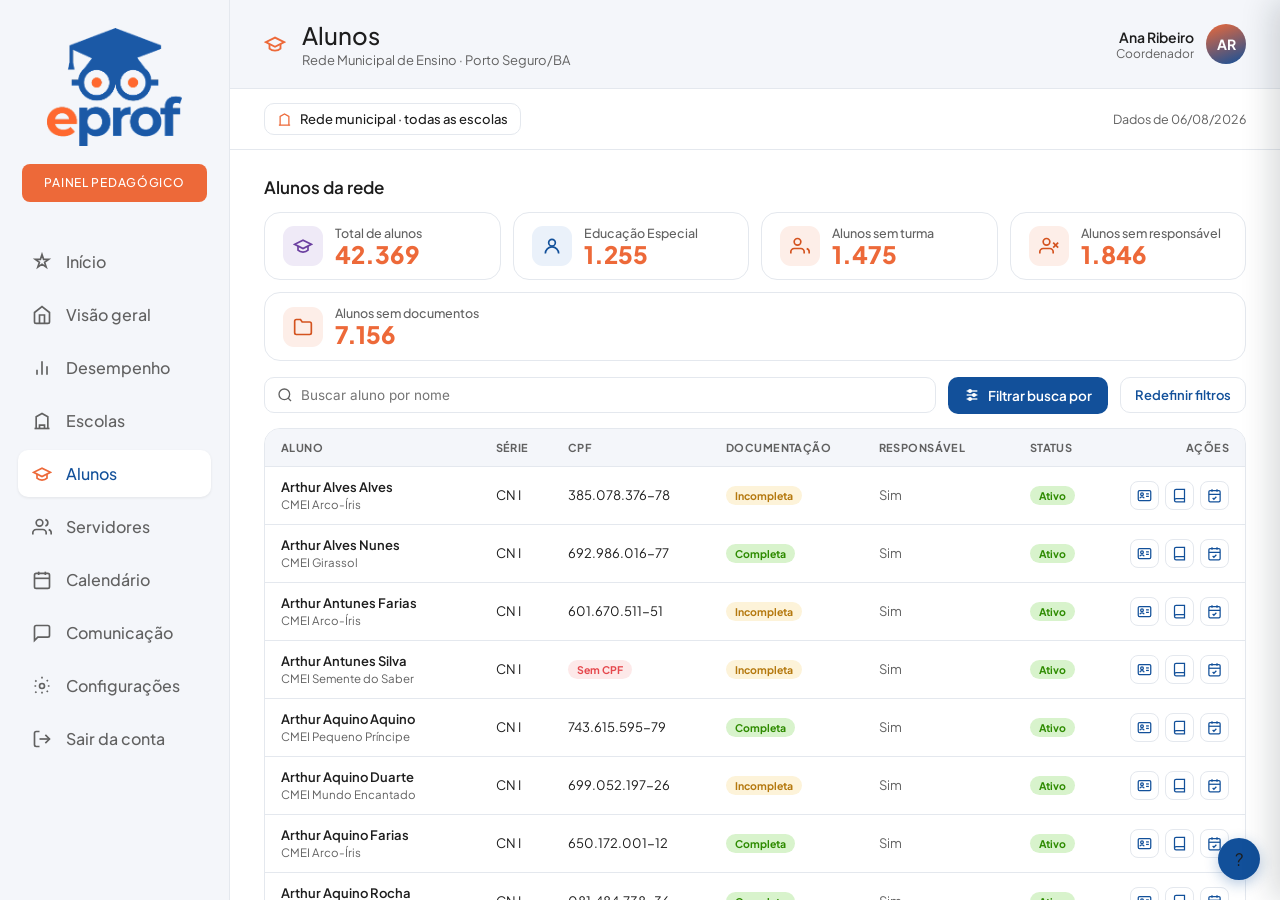
==== commit 4d649d8f: "Coluna Ações: alinha à direita e usa ícones claros (cartão/livro/calendário) Alinha a célula de açõe" ====
--- a/alunos.html
+++ b/alunos.html
@@ -360,7 +360,7 @@
       <td><span class="tag ${a.doc==='Completa'?'t-comp':'t-incomp'}">${a.doc}</span></td>
       <td>${a.resp ? '<span class="muted">Sim</span>' : '<span class="tag t-no">Sem responsável</span>'}</td>
       <td>${tagStatus(a.status)}</td>
-      <td><span class="al-acts"><button class="al-act" onclick="abrirMatricula(${a._i})" title="Ficha de matrícula" aria-label="Matrícula">${svgP('<path d="M9 11l3 3L22 4"/><path d="M21 12v7a2 2 0 01-2 2H5a2 2 0 01-2-2V5a2 2 0 012-2h11"/>',15)}</button><button class="al-act" onclick="abrirAluno(${a._i},'notas')" title="Notas" aria-label="Notas">${svgP('<path d="M4 19.5A2.5 2.5 0 016.5 17H20"/><path d="M6.5 2H20v20H6.5A2.5 2.5 0 014 19.5v-15A2.5 2.5 0 016.5 2z"/>',15)}</button><button class="al-act" onclick="abrirAluno(${a._i},'freq')" title="Frequência" aria-label="Frequência">${svgP('<path d="M1 12s4-7 11-7 11 7 11 7-4 7-11 7-11-7-11-7z"/><circle cx="12" cy="12" r="3"/>',15)}</button></span></td>
+      <td style="text-align:right"><span class="al-acts"><button class="al-act" onclick="abrirMatricula(${a._i})" title="Ficha de matrícula" aria-label="Matrícula">${svgP('<rect x="2" y="4" width="20" height="16" rx="2"/><circle cx="8" cy="10" r="2.2"/><path d="M4.5 16.3c.6-1.6 2-2.3 3.5-2.3s2.9.7 3.5 2.3"/><line x1="14.5" y1="9.5" x2="19" y2="9.5"/><line x1="14.5" y1="13.5" x2="19" y2="13.5"/>',15)}</button><button class="al-act" onclick="abrirAluno(${a._i},'notas')" title="Notas" aria-label="Notas">${svgP('<path d="M4 19.5A2.5 2.5 0 016.5 17H20"/><path d="M6.5 2H20v20H6.5A2.5 2.5 0 014 19.5v-15A2.5 2.5 0 016.5 2z"/>',15)}</button><button class="al-act" onclick="abrirAluno(${a._i},'freq')" title="Frequência" aria-label="Frequência">${svgP('<rect x="3" y="4" width="18" height="18" rx="2"/><line x1="16" y1="2" x2="16" y2="6"/><line x1="8" y1="2" x2="8" y2="6"/><line x1="3" y1="10" x2="21" y2="10"/><path d="M9 16l2 2 4-4"/>',15)}</button></span></td>
     </tr>`).join('') || `<tr><td colspan="7" class="empty">Nenhum aluno encontrado com os filtros atuais.</td></tr>`;
   document.getElementById('pagerInfo').textContent = total ? `Mostrando ${fmt(ini+1)}–${fmt(Math.min(ini+POR_PAGINA,total))} de ${fmt(total)}` : '';
   document.getElementById('pgPos').textContent = `${pagina} / ${max}`;
@@ -410,15 +410,11 @@
   const discs = /finais/i.test(a.nivel||'') ? [...BASE,'Língua Inglesa'] : /EJA/i.test(a.nivel||'') ? [...BASE,'Leitura e Produção de Texto','Língua Inglesa'] : [...BASE,'Leitura e Produção de Texto'];
   const f2 = n => n.toFixed(2).replace('.',',');
   const row = d => {
-    const target = 3 + sf(seed+'tg'+bim+d)%8;       // nota do bimestre 3..10
-    const comps = [0,0,0,0,0,0];                     // 4 atividades + 2 avaliações
-    for(let t=0;t<target;t++){ comps[sf(seed+'pt'+bim+d+'_'+t)%6]++; }
-    const pills = comps.map((v,k)=>`<span class="npill ${k<4?'np-at':'np-av'}">${f2(v)}</span>`).join('');
-    return `<div class="nrow"><div class="nrow-badge">${d[0]}</div><div class="nrow-disc">${d}</div><div class="nrow-pills">${pills}<span class="npill-sep"></span><span class="npill np-media">${f2(target)}</span></div></div>`;
+    const target = 3 + sf(seed+'tg'+bim+d)%8;       // média do bimestre 3..10
+    return `<div class="nrow"><div class="nrow-badge">${d[0]}</div><div class="nrow-disc">${d}</div><div class="nrow-pills"><span class="npill np-media">${f2(target)}</span></div></div>`;
   };
   const sel = `<select class="mes-select" onchange="alunoNotasBim(this.value)">${[1,2,3,4].map(b=>`<option value="${b}" ${b==bim?'selected':''}>${b}º bimestre</option>`).join('')}</select>`;
-  return `<div class="card"><div class="pcard-head"><div class="card-t">Notas por disciplina</div>${sel}</div>
-    <div class="nleg"><span><i class="np-at"></i>Atividades</span><span><i class="np-av"></i>Avaliações</span><span><i class="np-media"></i>Média</span></div>
+  return `<div class="card"><div class="pcard-head"><div class="card-t">Média por disciplina</div>${sel}</div>
     <div class="nlist">${discs.map(row).join('')}</div></div>`;
 }
 function alunoNotasBim(b){
@@ -582,19 +578,6 @@
   sp.innerHTML = `
     <div class="sp2-head"><div class="sp2-av">${_ini(a.nome)}</div><div><div class="sp2-name">${a.nome}</div><div class="sp2-sub">Aluno(a) · ${a.escola}</div></div><button class="sp2-close" onclick="fecharAluno()" aria-label="Fechar">${svgP('<line x1="18" y1="6" x2="6" y2="18"/><line x1="6" y1="6" x2="18" y2="18"/>',17)}</button></div>
     <div class="sp2-body">
-      <div class="alp-head">
-        <div class="alp-kv">
-          <span class="k">${kic('<circle cx="12" cy="12" r="3"/><path d="M12 1v4M12 19v4M4.2 4.2l2.8 2.8M17 17l2.8 2.8M1 12h4M19 12h4M4.2 19.8l2.8-2.8M17 7l2.8-2.8"/>')} Status</span><span class="v"><span class="pchip" style="${stBadge}">${a.status}</span></span>
-          <span class="k">${kic('<path d="M3 21h18"/><path d="M5 21V7l7-4 7 4v14"/>')} Escola</span><span class="v">${a.escola}</span>
-          <span class="k">${kic('<circle cx="12" cy="12" r="10"/><path d="M12 6v6l4 2"/>')} Turno</span><span class="v">${a.turno}</span>
-          <span class="k">${kic('<path d="M22 10L12 5 2 10l10 5 10-5z"/><path d="M6 12v5c3 3 9 3 12 0v-5"/>')} Série</span><span class="v">${a.serie} · ${a.nivel}</span>
-        </div>
-        <div class="alp-side"><div class="alp-ringbox"><div class="alp-ring" style="background:conic-gradient(${rc} ${(freqGeral*3.6).toFixed(0)}deg, #EAECF0 0)"><span class="alp-ring-v" style="color:${rc}">${freqGeral}</span></div><div class="alp-ring-lbl">Frequência média geral (%)</div></div></div>
-      </div>
-      <div class="al-tabs">
-        <button class="al-tab" data-v="freq" onclick="alunoTab('freq')">Frequência</button>
-        <button class="al-tab" data-v="notas" onclick="alunoTab('notas')">Notas</button>
-      </div>
       <div class="al-pane" data-v="freq">
         <div class="alp-grid">
           <div class="card"><div class="pcard-head"><div class="card-t">${svgP('<path d="M9 11l3 3L22 4"/><path d="M21 12v7a2 2 0 01-2 2H5a2 2 0 01-2-2V5a2 2 0 012-2h11"/>',17)} Frequência do mês</div><select class="mes-select" onchange="alunoFreqMes(this.value)">${MESES.map((m,mi)=>`<option value="${mi}" ${mi===9?'selected':''}>${m}</option>`).join('')}</select></div><div id="alCalWrap">${_alunoCalHtml(seed,9)}</div><div class="al-leg"><span><i style="background:#3DC200"></i>Presença</span><span><i style="background:#F0B429"></i>Presença parcial</span><span><i style="background:#E24A3A"></i>Falta</span><span><i style="background:#CBD2DB"></i>Sem aula</span></div></div>
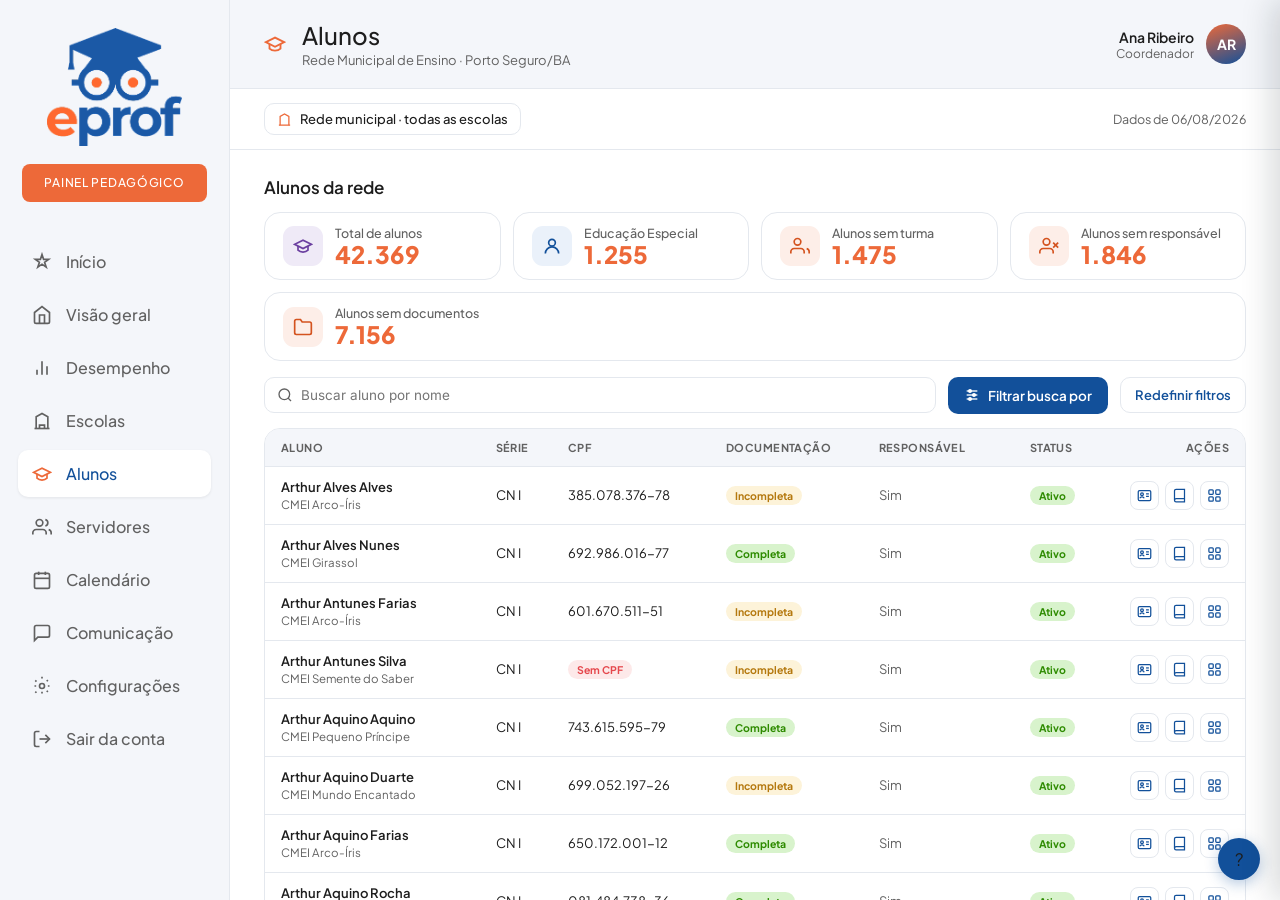
==== commit 290d832d: "Aluno: renomeia ação Frequência para Visão geral (ícone de grade) Co-Authored-By: Claude Opus 4.8 <n" ====
--- a/alunos.html
+++ b/alunos.html
@@ -360,7 +360,7 @@
       <td><span class="tag ${a.doc==='Completa'?'t-comp':'t-incomp'}">${a.doc}</span></td>
       <td>${a.resp ? '<span class="muted">Sim</span>' : '<span class="tag t-no">Sem responsável</span>'}</td>
       <td>${tagStatus(a.status)}</td>
-      <td style="text-align:right"><span class="al-acts"><button class="al-act" onclick="abrirMatricula(${a._i})" title="Ficha de matrícula" aria-label="Matrícula">${svgP('<rect x="2" y="4" width="20" height="16" rx="2"/><circle cx="8" cy="10" r="2.2"/><path d="M4.5 16.3c.6-1.6 2-2.3 3.5-2.3s2.9.7 3.5 2.3"/><line x1="14.5" y1="9.5" x2="19" y2="9.5"/><line x1="14.5" y1="13.5" x2="19" y2="13.5"/>',15)}</button><button class="al-act" onclick="abrirAluno(${a._i},'notas')" title="Notas" aria-label="Notas">${svgP('<path d="M4 19.5A2.5 2.5 0 016.5 17H20"/><path d="M6.5 2H20v20H6.5A2.5 2.5 0 014 19.5v-15A2.5 2.5 0 016.5 2z"/>',15)}</button><button class="al-act" onclick="abrirAluno(${a._i},'freq')" title="Frequência" aria-label="Frequência">${svgP('<rect x="3" y="4" width="18" height="18" rx="2"/><line x1="16" y1="2" x2="16" y2="6"/><line x1="8" y1="2" x2="8" y2="6"/><line x1="3" y1="10" x2="21" y2="10"/><path d="M9 16l2 2 4-4"/>',15)}</button></span></td>
+      <td style="text-align:right"><span class="al-acts"><button class="al-act" onclick="abrirMatricula(${a._i})" title="Ficha de matrícula" aria-label="Matrícula">${svgP('<rect x="2" y="4" width="20" height="16" rx="2"/><circle cx="8" cy="10" r="2.2"/><path d="M4.5 16.3c.6-1.6 2-2.3 3.5-2.3s2.9.7 3.5 2.3"/><line x1="14.5" y1="9.5" x2="19" y2="9.5"/><line x1="14.5" y1="13.5" x2="19" y2="13.5"/>',15)}</button><button class="al-act" onclick="abrirAluno(${a._i},'notas')" title="Notas" aria-label="Notas">${svgP('<path d="M4 19.5A2.5 2.5 0 016.5 17H20"/><path d="M6.5 2H20v20H6.5A2.5 2.5 0 014 19.5v-15A2.5 2.5 0 016.5 2z"/>',15)}</button><button class="al-act" onclick="abrirAluno(${a._i},'freq')" title="Visão geral" aria-label="Visão geral">${svgP('<rect x="3" y="3" width="7" height="7" rx="1.5"/><rect x="14" y="3" width="7" height="7" rx="1.5"/><rect x="14" y="14" width="7" height="7" rx="1.5"/><rect x="3" y="14" width="7" height="7" rx="1.5"/>',15)}</button></span></td>
     </tr>`).join('') || `<tr><td colspan="7" class="empty">Nenhum aluno encontrado com os filtros atuais.</td></tr>`;
   document.getElementById('pagerInfo').textContent = total ? `Mostrando ${fmt(ini+1)}–${fmt(Math.min(ini+POR_PAGINA,total))} de ${fmt(total)}` : '';
   document.getElementById('pgPos').textContent = `${pagina} / ${max}`;
@@ -579,6 +579,15 @@
     <div class="sp2-head"><div class="sp2-av">${_ini(a.nome)}</div><div><div class="sp2-name">${a.nome}</div><div class="sp2-sub">Aluno(a) · ${a.escola}</div></div><button class="sp2-close" onclick="fecharAluno()" aria-label="Fechar">${svgP('<line x1="18" y1="6" x2="6" y2="18"/><line x1="6" y1="6" x2="18" y2="18"/>',17)}</button></div>
     <div class="sp2-body">
       <div class="al-pane" data-v="freq">
+        <div class="alp-head">
+          <div class="alp-kv">
+            <span class="k">${kic('<circle cx="12" cy="12" r="3"/><path d="M12 1v4M12 19v4M4.2 4.2l2.8 2.8M17 17l2.8 2.8M1 12h4M19 12h4M4.2 19.8l2.8-2.8M17 7l2.8-2.8"/>')} Status</span><span class="v"><span class="pchip" style="${stBadge}">${a.status}</span></span>
+            <span class="k">${kic('<path d="M3 21h18"/><path d="M5 21V7l7-4 7 4v14"/>')} Escola</span><span class="v">${a.escola}</span>
+            <span class="k">${kic('<circle cx="12" cy="12" r="10"/><path d="M12 6v6l4 2"/>')} Turno</span><span class="v">${a.turno}</span>
+            <span class="k">${kic('<path d="M22 10L12 5 2 10l10 5 10-5z"/><path d="M6 12v5c3 3 9 3 12 0v-5"/>')} Série</span><span class="v">${a.serie} · ${a.nivel}</span>
+          </div>
+          <div class="alp-side"><div class="alp-ringbox"><div class="alp-ring" style="background:conic-gradient(${rc} ${(freqGeral*3.6).toFixed(0)}deg, #EAECF0 0)"><span class="alp-ring-v" style="color:${rc}">${freqGeral}</span></div><div class="alp-ring-lbl">Frequência média geral (%)</div></div></div>
+        </div>
         <div class="alp-grid">
           <div class="card"><div class="pcard-head"><div class="card-t">${svgP('<path d="M9 11l3 3L22 4"/><path d="M21 12v7a2 2 0 01-2 2H5a2 2 0 01-2-2V5a2 2 0 012-2h11"/>',17)} Frequência do mês</div><select class="mes-select" onchange="alunoFreqMes(this.value)">${MESES.map((m,mi)=>`<option value="${mi}" ${mi===9?'selected':''}>${m}</option>`).join('')}</select></div><div id="alCalWrap">${_alunoCalHtml(seed,9)}</div><div class="al-leg"><span><i style="background:#3DC200"></i>Presença</span><span><i style="background:#F0B429"></i>Presença parcial</span><span><i style="background:#E24A3A"></i>Falta</span><span><i style="background:#CBD2DB"></i>Sem aula</span></div></div>
           <div class="card center"><div class="card-t" style="display:flex;align-items:center;gap:8px;">${svgP('<path d="M10.29 3.86L1.82 18a2 2 0 001.71 3h16.94a2 2 0 001.71-3L13.71 3.86a2 2 0 00-3.42 0z"/><line x1="12" y1="9" x2="12" y2="13"/><line x1="12" y1="17" x2="12.01" y2="17"/>',17)} Registro de ocorrências</div><div class="p-empty" style="margin:auto;">${svgP('<circle cx="12" cy="12" r="10"/><line x1="4.9" y1="4.9" x2="19.1" y2="19.1"/>',40)}<div>Nenhum registro encontrado</div></div></div>
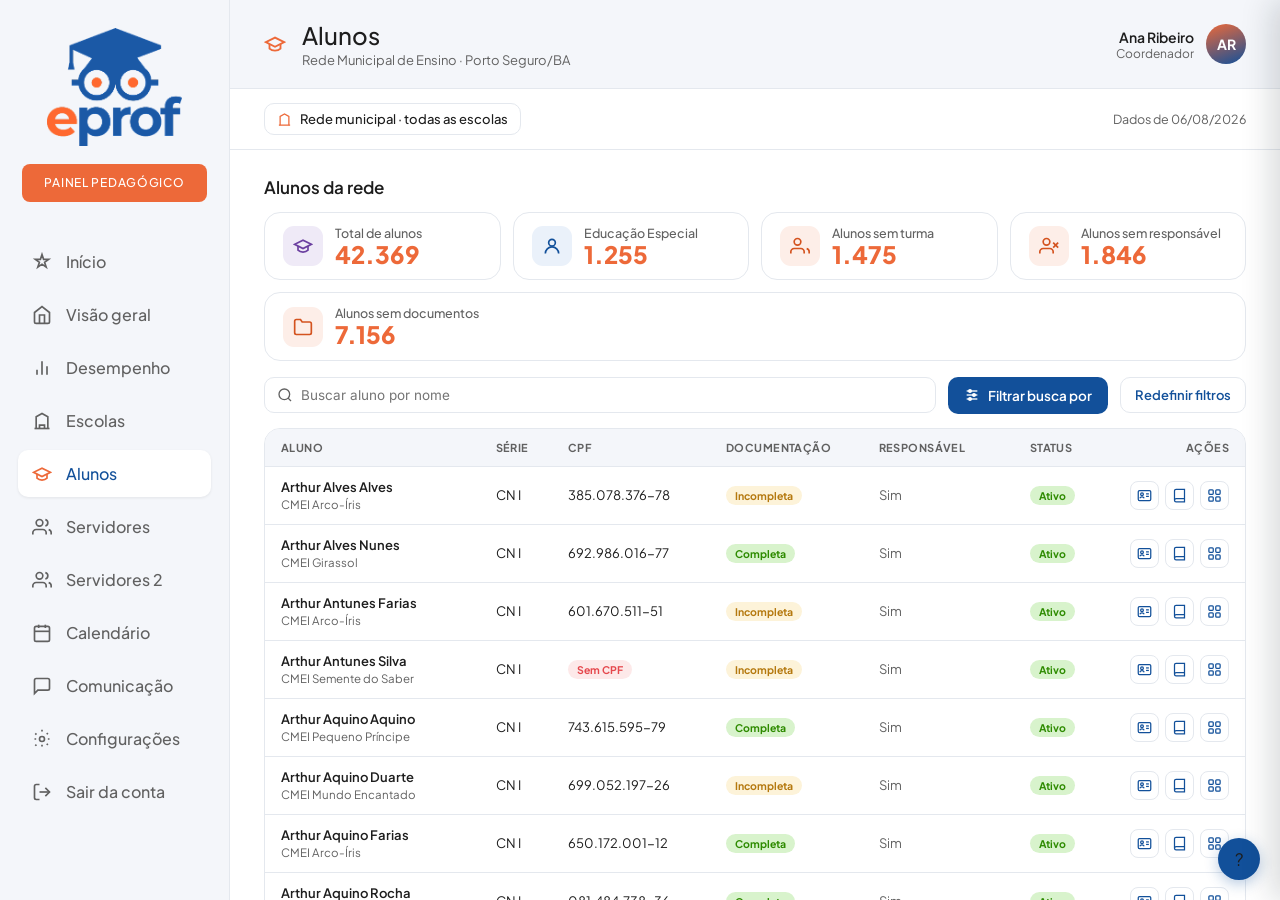
==== commit b022c667: "Servidores 2: nova página (menu) com painel refinado do mockup Cria servidores2.html: abas sublinhad" ====
--- a/alunos.html
+++ b/alunos.html
@@ -124,6 +124,7 @@
     <a href="turmas.html" class="nav-item"><svg viewBox="0 0 24 24" fill="none" stroke="currentColor" stroke-width="2"><path d="M3 21h18"/><path d="M5 21V7l7-4 7 4v14"/><path d="M9 21v-4h6v4"/><path d="M9 10h.01M15 10h.01"/></svg> Escolas</a>
     <a href="alunos.html" class="nav-item active"><svg viewBox="0 0 24 24" fill="none" stroke="currentColor" stroke-width="2"><path d="M22 10L12 5 2 10l10 5 10-5z"/><path d="M6 12v5c3 3 9 3 12 0v-5"/></svg> Alunos</a>
     <a href="horario.html" class="nav-item"><svg viewBox="0 0 24 24" fill="none" stroke="currentColor" stroke-width="2"><path d="M17 21v-2a4 4 0 00-4-4H5a4 4 0 00-4 4v2"/><circle cx="9" cy="7" r="4"/><path d="M23 21v-2a4 4 0 00-3-3.87"/><path d="M16 3.13a4 4 0 010 7.75"/></svg> Servidores</a>
+    <a href="servidores2.html" class="nav-item"><svg viewBox="0 0 24 24" fill="none" stroke="currentColor" stroke-width="2"><path d="M17 21v-2a4 4 0 00-4-4H5a4 4 0 00-4 4v2"/><circle cx="9" cy="7" r="4"/><path d="M23 21v-2a4 4 0 00-3-3.87"/><path d="M16 3.13a4 4 0 010 7.75"/></svg> Servidores 2</a>
     <a href="calendario.html" class="nav-item"><svg viewBox="0 0 24 24" fill="none" stroke="currentColor" stroke-width="2"><rect x="3" y="4" width="18" height="18" rx="2"/><line x1="16" y1="2" x2="16" y2="6"/><line x1="8" y1="2" x2="8" y2="6"/><line x1="3" y1="10" x2="21" y2="10"/></svg> Calendário</a>
     <a href="comunicacao.html" class="nav-item"><svg viewBox="0 0 24 24" fill="none" stroke="currentColor" stroke-width="2"><path d="M21 15a2 2 0 01-2 2H7l-4 4V5a2 2 0 012-2h14a2 2 0 012 2z"/></svg> Comunicação</a>
     <div class="nav-item"><svg viewBox="0 0 24 24" fill="none" stroke="currentColor" stroke-width="2"><circle cx="12" cy="12" r="3"/><path d="M19.07 4.93l-1.41 1.41M5.34 5.34L3.93 6.75M21 12h-2M5 12H3M19.07 19.07l-1.41-1.41M5.34 18.66l-1.41 1.41M12 19v2M12 3V1"/></svg> Configurações</div>
